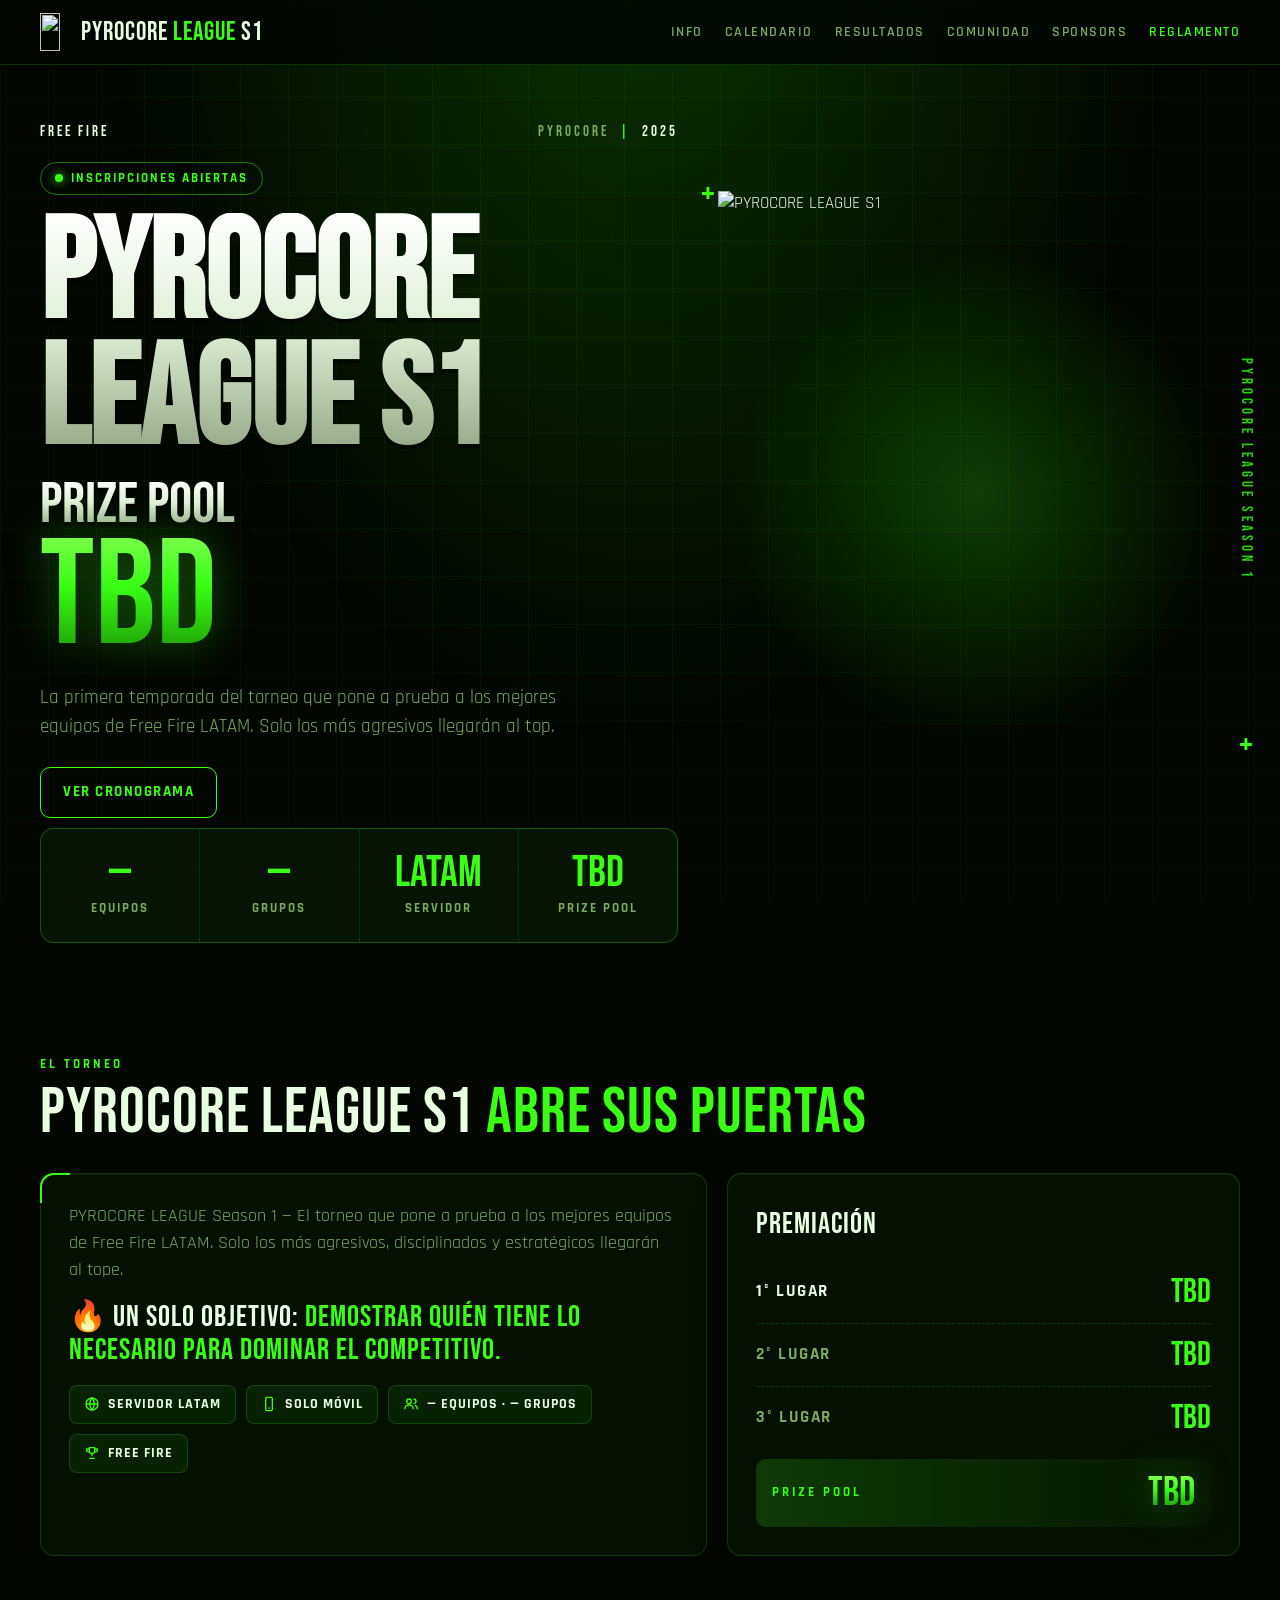
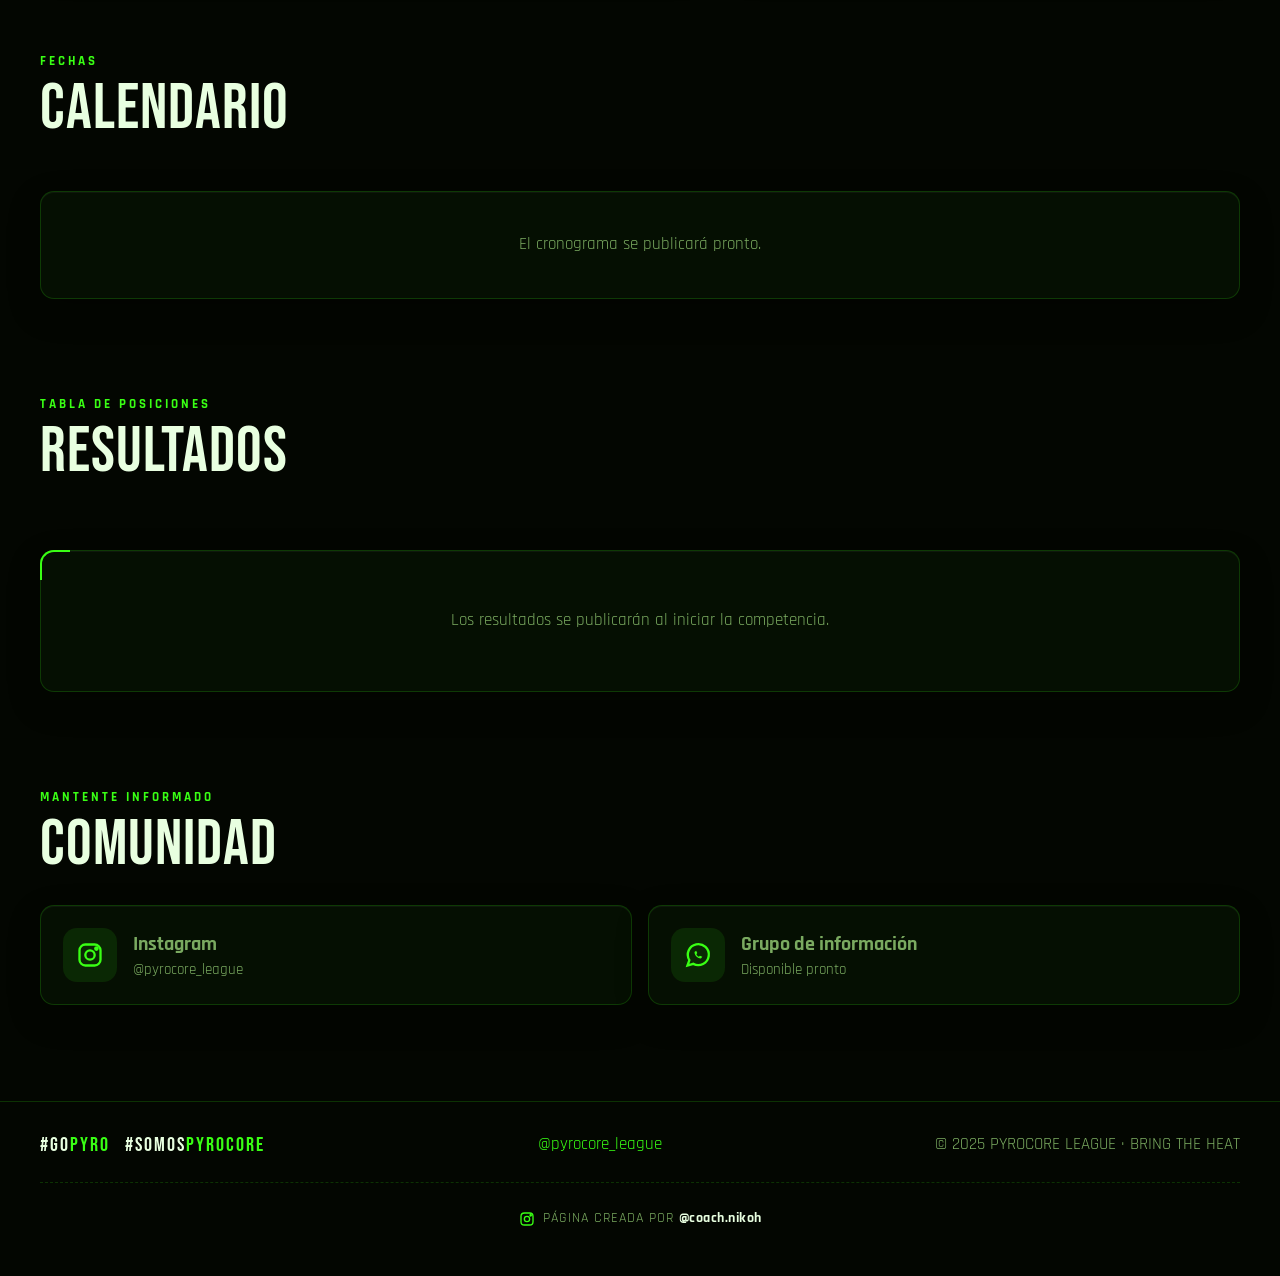
==== index.html @ 3c7b4a92 "v - 1.0.0" ====
<!doctype html>
<html lang="es">
<head>
  <meta charset="utf-8">
  <meta name="viewport" content="width=device-width, initial-scale=1">
  <title>PYROCORE LEAGUE S1 · Free Fire</title>
  <meta name="description" content="PYROCORE LEAGUE Season 1 — Torneo de Free Fire LATAM, solo móvil. Bring the heat.">
  <meta property="og:title" content="PYROCORE LEAGUE S1 · Free Fire LATAM">
  <meta property="og:description" content="Free Fire LATAM · Solo móvil · Bring the heat.">
  <meta property="og:image" content="assets/hero.webp">
  <link rel="icon" href="assets/favicon.png">
  <meta name="theme-color" content="#030601">
  <link rel="preconnect" href="https://fonts.googleapis.com">
  <link rel="preconnect" href="https://fonts.gstatic.com" crossorigin>
  <link href="https://fonts.googleapis.com/css2?family=Bebas+Neue&family=Rajdhani:wght@500;600;700&display=swap" rel="stylesheet">
  <link rel="stylesheet" href="assets/styles.css?v=1.0.0">
</head>
<body>
  <header class="topbar">
    <div class="container">
      <a class="brand" href="#inicio"><img src="assets/logo.webp" alt="" width="30" height="37"><span>PYROCORE <b>LEAGUE</b> S1</span></a>
      <button class="nav-toggle" aria-label="Menú" aria-expanded="false">☰</button>
      <nav class="nav">
        <a href="#info">Info</a>
        <a href="#calendario">Calendario</a>
        <a href="#resultados">Resultados</a>
        <a href="#comunidad">Comunidad</a>
        <a href="#sponsors">Sponsors</a>
        <a href="#reglamento" class="nav-rules" data-open-rules>Reglamento</a>
      </nav>
    </div>
  </header>

  <main>
    <section class="hero" id="inicio">
      <div class="container">
        <div>
          <div class="hero-tags"><span><b data-k="game">FREE FIRE</b></span><span>PYROCORE <i>|</i> <b data-k="year">2025</b></span></div>
          <span class="kicker" id="state-badge">Inscripciones abiertas</span>
          <h1 class="title-silver" data-k="name">PYROCORE LEAGUE S1</h1>
          <div class="title-silver prize-label">PRIZE POOL</div>
          <div class="title-teal prize" data-k="prizePool">TBD</div>
          <p class="lead">La primera temporada del torneo que pone a prueba a los mejores equipos de Free Fire LATAM. Solo los más agresivos llegarán al top.</p>
          <div class="cta-row" id="hero-cta"></div>
        </div>
        <div class="hero-art">
          <img id="hero-img" src="assets/hero.webp" alt="PYROCORE LEAGUE S1" width="1071" height="1143">
          <span class="side-label">PYROCORE LEAGUE SEASON 1</span>
        </div>
      </div>
      <div class="container">
        <div class="stats" id="stats"></div>
      </div>
    </section>

    <section class="block" id="info">
      <div class="container">
        <div class="section-head reveal">
          <div><span class="eyebrow">El torneo</span><h2>PYROCORE LEAGUE S1 <em>abre sus puertas</em></h2></div>
        </div>
        <div class="info-grid">
          <div class="panel corner info-text reveal">
            <p id="intro"></p>
            <p class="quote">🔥 Un solo objetivo: <b>demostrar quién tiene lo necesario para dominar el competitivo.</b></p>
            <div class="chips" id="chips"></div>
          </div>
          <div class="panel prizes reveal">
            <h3>Premiación</h3>
            <div id="prizes"></div>
            <div class="prize-total"><span class="eyebrow" style="margin:0">Prize pool</span><b class="title-teal" data-k="prizePool">TBD</b></div>
          </div>
        </div>
      </div>
    </section>

    <section class="block" id="calendario">
      <div class="container">
        <div class="section-head reveal">
          <div><span class="eyebrow">Fechas</span><h2>Calendario</h2></div>
        </div>
        <div class="sched-tools">
          <div class="tabs" id="sched-phases" style="margin:0"></div>
          <label class="team-search">
            <svg viewBox="0 0 24 24" fill="none" stroke="currentColor" stroke-width="2" aria-hidden="true"><circle cx="11" cy="11" r="7"/><path d="m20 20-3.5-3.5"/></svg>
            <input type="search" id="team-search" placeholder="Busca tu equipo…" aria-label="Buscar equipo en el cronograma" autocomplete="off">
          </label>
        </div>
        <div id="schedule"></div>
        <p class="notice" id="notice" hidden></p>
      </div>
    </section>

    <section class="block" id="resultados">
      <div class="container">
        <div class="section-head reveal">
          <div><span class="eyebrow">Tabla de posiciones</span><h2>Resultados</h2></div>
        </div>
        <div class="tabs phase-tabs" id="phase-tabs"></div>
        <div class="tabs" id="result-tabs" role="tablist"></div>
        <div class="panel corner" id="results"></div>
      </div>
    </section>

    <section class="block" id="comunidad">
      <div class="container">
        <div class="section-head reveal">
          <div><span class="eyebrow">Mantente informado</span><h2>Comunidad</h2></div>
        </div>
        <div class="community" id="community"></div>
      </div>
    </section>

    <section class="block" id="sponsors">
      <div class="container">
        <div class="section-head reveal">
          <div><span class="eyebrow">Gracias a</span><h2>Sponsors</h2></div>
        </div>
        <div class="panel sponsors" aria-label="Sponsors de PYROCORE LEAGUE S1">
          <div class="sp-track" id="sp-track"></div>
        </div>
      </div>
    </section>
  </main>

  <footer>
    <div class="container">
      <div class="hashtags">#GO<b>PYRO</b> &nbsp; #SOMOS<b>PYROCORE</b></div>
      <div id="footer-ig"></div>
      <div>© <span data-k="year">2025</span> PYROCORE LEAGUE · <span data-k="tagline">Bring the heat</span></div>
    </div>
    <div class="container credit">
      <a href="https://www.instagram.com/coach.nikoh/" target="_blank" rel="noopener" aria-label="Página creada por coach.nikoh en Instagram">
        <svg viewBox="0 0 24 24" fill="none" stroke="currentColor" stroke-width="2" aria-hidden="true"><rect x="3" y="3" width="18" height="18" rx="5"/><circle cx="12" cy="12" r="4"/><circle cx="17.5" cy="6.5" r="1" fill="currentColor"/></svg>
        <span>Página creada por <b>@coach.nikoh</b></span>
      </a>
    </div>
  </footer>

  <dialog class="rules-dialog" id="rules-dialog" aria-labelledby="rules-title">
    <div class="rules-sheet">
      <header class="rules-head">
        <div><span class="eyebrow">PYROCORE League S1</span><h2 id="rules-title">Reglamento</h2></div>
        <button class="rules-close" type="button" aria-label="Cerrar reglamento" data-close-rules>✕</button>
      </header>
      <div class="rules-body" id="rules-body"></div>
      <footer class="rules-foot">
        <a class="btn ghost sm" href="assets/reglamento.webp" target="_blank" rel="noopener">Ver póster original</a>
        <button class="btn sm" type="button" data-close-rules>Entendido</button>
      </footer>
    </div>
  </dialog>

  <script src="https://cdn.jsdelivr.net/npm/@supabase/supabase-js@2.45.4/dist/umd/supabase.min.js"></script>
  <script src="assets/config.js?v=1.0.0"></script>
  <script src="assets/common.js?v=1.0.0"></script>
  <script src="assets/download.js?v=1.0.0"></script>
  <script src="assets/app.js?v=1.0.0"></script>
  <script src="assets/fx.js?v=1.0.0" defer></script>
</body>
</html>
---- assets/styles.css ----
:root {
  --bg: #030601;
  --bg-2: #070d03;
  --panel: rgba(8, 20, 3, 0.72);
  --panel-solid: #081403;
  --line: rgba(57, 255, 20, 0.18);
  --line-strong: rgba(57, 255, 20, 0.45);
  --teal: #39ff14;
  --teal-2: #2ccc0f;
  --teal-dark: #1a6e0a;
  --text: #e8ffe0;
  --muted: #7aaa60;
  --silver: linear-gradient(180deg, #ffffff 0%, #e0f0d8 45%, #8fa080 100%);
  --teal-grad: linear-gradient(180deg, #80ff50 0%, #39ff14 40%, #1a8e05 100%);
  --radius: 14px;
  --font-display: "Bebas Neue", "Oswald", Impact, sans-serif;
  --font-body: "Rajdhani", "Segoe UI", system-ui, sans-serif;
  --ease-out: cubic-bezier(0.23, 1, 0.32, 1);
  --ease-in-out: cubic-bezier(0.77, 0, 0.175, 1);
  --ease-drawer: cubic-bezier(0.32, 0.72, 0, 1);
  color-scheme: dark;
}

* { box-sizing: border-box; }
[hidden] { display: none !important; }
html { scroll-behavior: smooth; -webkit-text-size-adjust: 100%; text-size-adjust: 100%; }
@media (prefers-reduced-motion: reduce) { html { scroll-behavior: auto; } }
body {
  margin: 0;
  background: var(--bg);
  color: var(--text);
  font-family: var(--font-body);
  font-size: 17px;
  line-height: 1.5;
  overflow-x: hidden;
  -webkit-font-smoothing: antialiased;
  -moz-osx-font-smoothing: grayscale;
  -webkit-tap-highlight-color: transparent;
  scrollbar-color: var(--teal-dark) var(--bg);
}
::selection { background: rgba(57, 255, 20, .35); color: #fff; }
:focus-visible { outline: 2px solid var(--teal); outline-offset: 3px; border-radius: 6px; }
input:focus-visible, select:focus-visible, textarea:focus-visible { outline: none; }
h1, h2, h3, h4 { text-wrap: balance; }
p { text-wrap: pretty; }
button, .btn, .tab, a, label, summary { touch-action: manipulation; }
button, .btn, .tab, .chip, .status, .kicker { -webkit-user-select: none; user-select: none; }
img { -webkit-user-drag: none; }
.standings td, .gen-pts, .stat b, .prize-row b, .prize-total b, .match .date b, .edit-table input { font-variant-numeric: tabular-nums; }
body::before {
  content: "";
  position: fixed;
  inset: 0;
  background:
    radial-gradient(ellipse at 50% -10%, rgba(57, 255, 20, 0.18), transparent 60%),
    linear-gradient(rgba(57, 255, 20, 0.04) 1px, transparent 1px) 0 0 / 48px 48px,
    linear-gradient(90deg, rgba(57, 255, 20, 0.04) 1px, transparent 1px) 0 0 / 48px 48px;
  pointer-events: none;
  z-index: -1;
}
a { color: var(--teal); text-decoration: none; }
img { max-width: 100%; display: block; }

.container { width: min(1200px, 100% - 32px); margin-inline: auto; }

/* ---------- Top bar / nav ---------- */
.topbar {
  position: sticky; top: 0; z-index: 50;
  background: rgba(3, 6, 1, 0.85);
  backdrop-filter: blur(10px);
  border-bottom: 1px solid var(--line);
}
.topbar .container { display: flex; align-items: center; justify-content: space-between; height: 64px; gap: 16px; }
.brand { display: flex; align-items: center; gap: 10px; color: var(--text); font-family: var(--font-display); font-size: 26px; letter-spacing: 1px; }
.brand img { width: auto; height: 38px; }
.brand span b { color: var(--teal); font-weight: 400; }
.nav { display: flex; gap: 22px; }
.nav a { color: var(--muted); font-weight: 600; letter-spacing: 1.5px; text-transform: uppercase; font-size: 14px; transition: color .2s ease; }
@media (hover: hover) and (pointer: fine) { .nav a:hover { color: var(--teal); } }
.nav-toggle { display: none; background: none; border: 1px solid var(--line-strong); color: var(--teal); border-radius: 8px; width: 42px; height: 38px; font-size: 20px; cursor: pointer; }

@media (max-width: 860px) {
  .nav-toggle { display: block; }
  .nav {
    position: absolute; top: 64px; left: 0; right: 0;
    flex-direction: column; gap: 0;
    background: var(--bg-2); border-bottom: 1px solid var(--line);
    box-shadow: 0 20px 40px rgba(0,0,0,.5);
    opacity: 0; transform: translateY(-8px); visibility: hidden; pointer-events: none;
    transition: opacity .15s ease, transform .15s var(--ease-out), visibility 0s .15s;
  }
  .nav.open {
    opacity: 1; transform: none; visibility: visible; pointer-events: auto;
    transition: opacity .2s ease, transform .25s var(--ease-out), visibility 0s;
  }
  .nav a { padding: 14px 16px; border-top: 1px solid var(--line); }
}

/* ---------- Hero ---------- */
.hero { position: relative; padding: 56px 0 40px; overflow: hidden; }
.hero .container { display: grid; grid-template-columns: 1.1fr 0.9fr; gap: 40px; align-items: center; }
.hero-tags { display: flex; justify-content: space-between; font-family: var(--font-display); letter-spacing: 3px; color: var(--muted); font-size: 15px; margin-bottom: 18px; }
.hero-tags b { color: var(--text); font-weight: 400; }
.hero-tags i { font-style: normal; color: var(--teal); margin: 0 6px; }
.kicker { display: inline-flex; align-items: center; gap: 8px; border: 1px solid var(--line-strong); color: var(--teal); padding: 6px 14px; border-radius: 999px; font-weight: 700; letter-spacing: 2px; font-size: 13px; text-transform: uppercase; }
.kicker::before { content: ""; width: 8px; height: 8px; border-radius: 50%; background: var(--teal); box-shadow: 0 0 10px var(--teal); animation: pulse 1.6s infinite; }
@keyframes pulse { 50% { opacity: .3; } }

.title-silver, .title-teal {
  font-family: var(--font-display);
  line-height: .9;
  margin: 0;
  -webkit-background-clip: text; background-clip: text;
  -webkit-text-fill-color: transparent; color: transparent;
}
.title-silver { background-image: var(--silver); filter: drop-shadow(0 4px 0 rgba(0,0,0,.5)); }
.title-teal { background-image: var(--teal-grad); filter: drop-shadow(0 0 22px rgba(57,255,20,.35)); }
.hero h1 { font-size: clamp(64px, 11vw, 140px); margin-top: 18px; }
.hero .prize-label { font-size: clamp(34px, 5vw, 58px); margin-top: 14px; }
.hero .prize { font-size: clamp(72px, 12vw, 150px); }
.hero p.lead { color: var(--muted); font-size: 19px; max-width: 560px; margin: 18px 0 26px; }

.cta-row { display: flex; flex-wrap: wrap; gap: 12px; }
.btn {
  display: inline-flex; align-items: center; justify-content: center; gap: 8px;
  padding: 13px 22px; border-radius: 10px; border: 1px solid var(--teal);
  font-family: var(--font-body); font-weight: 700; font-size: 15px; letter-spacing: 1.5px; text-transform: uppercase;
  cursor: pointer; transition: transform .16s var(--ease-out), box-shadow .2s ease, background-color .2s ease;
  color: var(--bg); background: var(--teal);
}
.btn.ghost { background: transparent; color: var(--teal); }
@media (hover: hover) and (pointer: fine) {
  .btn:hover { transform: translateY(-2px); box-shadow: 0 8px 26px rgba(57,255,20,.35); }
  .btn.ghost:hover { background: rgba(57,255,20,.1); }
}
.btn.sm { padding: 8px 14px; font-size: 13px; }
.btn.danger { border-color: #ff5d6c; background: transparent; color: #ff8b96; }
.btn svg { width: 18px; height: 18px; }

.hero-art { position: relative; }
.hero-art img {
  width: 100%; height: auto;
  filter: drop-shadow(0 30px 60px rgba(0,0,0,.7)) drop-shadow(0 0 40px rgba(57,255,20,.18));
}
.hero-art { background: radial-gradient(circle at 50% 55%, rgba(57,255,20,.22), transparent 62%); }
.hero-art::before, .hero-art::after {
  content: "+"; position: absolute; color: var(--teal); font-size: 28px; font-weight: 700;
}
.hero-art::before { top: -18px; left: -18px; }
.hero-art::after { bottom: -18px; right: -14px; }
.side-label {
  position: absolute; right: -6px; top: 50%; transform: translate(50%, -50%) rotate(90deg);
  font-family: var(--font-display); letter-spacing: 4px; color: var(--teal); white-space: nowrap; font-size: 15px; opacity: .8;
}

@media (max-width: 860px) {
  .hero { padding-top: 32px; }
  .hero .container { grid-template-columns: 1fr; }
  .hero-art { order: -1; max-width: 420px; margin: 0 auto; }
  .side-label { display: none; }
}

/* ---------- Stats strip ---------- */
.stats { display: grid; grid-template-columns: repeat(4, 1fr); gap: 1px; background: var(--line); border: 1px solid var(--line); border-radius: var(--radius); overflow: hidden; margin: 10px 0 0; }
.stat { background: var(--panel-solid); padding: 22px 18px; text-align: center; }
.stat b { display: block; font-family: var(--font-display); font-size: 44px; line-height: 1; color: var(--teal); font-weight: 400; }
.stat span { color: var(--muted); text-transform: uppercase; letter-spacing: 2px; font-size: 13px; font-weight: 700; }
@media (max-width: 640px) { .stats { grid-template-columns: repeat(2, 1fr); } .stat b { font-size: 36px; } }

/* ---------- Sections ---------- */
section.block { padding: 72px 0 24px; scroll-margin-top: 64px; }
.section-head { display: flex; align-items: end; justify-content: space-between; gap: 16px; margin-bottom: 28px; flex-wrap: wrap; }
.section-head h2 { font-family: var(--font-display); font-size: clamp(40px, 6vw, 64px); line-height: 1; margin: 0; font-weight: 400; letter-spacing: 1px; }
.section-head h2 em { font-style: normal; color: var(--teal); }
.eyebrow { color: var(--teal); text-transform: uppercase; letter-spacing: 3px; font-weight: 700; font-size: 13px; display: block; margin-bottom: 6px; }

.panel {
  background: var(--panel); border: 1px solid var(--line); border-radius: var(--radius);
  position: relative;
  box-shadow: inset 0 1px 0 rgba(255,255,255,.04), 0 12px 32px rgba(0,0,0,.25);
}
.panel.corner::before {
  content: ""; position: absolute; top: -1px; left: -1px; width: 28px; height: 28px;
  border-top: 2px solid var(--teal); border-left: 2px solid var(--teal); border-top-left-radius: var(--radius);
}

/* ---------- Info ---------- */
.info-grid { display: grid; grid-template-columns: 1.3fr 1fr; gap: 20px; }
.info-text { padding: 28px; }
.info-text p { color: var(--muted); font-size: 18px; margin: 0 0 18px; }
.info-text .quote { font-family: var(--font-display); font-size: 30px; color: var(--text); letter-spacing: 1px; line-height: 1.1; }
.info-text .quote b { color: var(--teal); font-weight: 400; }
.chips { display: flex; flex-wrap: wrap; gap: 10px; }
.chip { display: inline-flex; align-items: center; gap: 8px; padding: 8px 14px; border-radius: 8px; background: rgba(57,255,20,.08); border: 1px solid var(--line); font-weight: 700; letter-spacing: 1px; text-transform: uppercase; font-size: 14px; }
.chip svg { width: 16px; height: 16px; color: var(--teal); }

.prizes { padding: 28px; }
.prizes h3 { margin: 0 0 14px; font-family: var(--font-display); font-weight: 400; font-size: 30px; letter-spacing: 1px; }
.prize-row { display: flex; justify-content: space-between; align-items: center; padding: 14px 0; border-bottom: 1px dashed var(--line); }
.prize-row:last-child { border-bottom: 0; }
.prize-row span { font-weight: 700; text-transform: uppercase; letter-spacing: 1.5px; color: var(--muted); }
.prize-row:first-child span { color: var(--text); }
.prize-row b { font-family: var(--font-display); font-weight: 400; font-size: 34px; color: var(--teal); line-height: 1; }
.prize-total { margin-top: 10px; padding: 16px; border-radius: 10px; background: linear-gradient(90deg, rgba(57,255,20,.18), rgba(57,255,20,.02)); display: flex; justify-content: space-between; align-items: center; }
.prize-total b { font-family: var(--font-display); font-size: 40px; font-weight: 400; }
@media (max-width: 860px) { .info-grid { grid-template-columns: 1fr; } }

/* ---------- Schedule ---------- */
.timeline { display: grid; gap: 12px; }
.match {
  display: grid; grid-template-columns: 110px 1fr auto; gap: 18px; align-items: center;
  padding: 16px 20px;
}
.match .date { text-align: center; border-right: 1px solid var(--line); padding-right: 18px; }
.match .date b { display: block; font-family: var(--font-display); font-size: 42px; line-height: .9; color: var(--teal); font-weight: 400; }
.match .date span { text-transform: uppercase; letter-spacing: 2px; font-size: 13px; color: var(--muted); font-weight: 700; }
.match h4 { margin: 0; font-size: 21px; letter-spacing: .5px; }
.match p { margin: 2px 0 0; color: var(--muted); }
.status { padding: 6px 12px; border-radius: 999px; font-size: 12px; font-weight: 700; letter-spacing: 1.5px; text-transform: uppercase; border: 1px solid var(--line-strong); color: var(--teal); white-space: nowrap; }
.status.envivo { background: #ff2e4d; border-color: #ff2e4d; color: #fff; animation: pulse 1.4s infinite; }
.status.finalizado { color: var(--muted); border-color: rgba(122,170,96,.3); }
.match.done { opacity: .6; }
@media (max-width: 560px) {
  .match { grid-template-columns: 76px 1fr; padding: 14px; gap: 12px; }
  .match .date { padding-right: 12px; }
  .match .date b { font-size: 34px; }
  .match .status { grid-column: 2; justify-self: start; }
}

/* ---------- Results ---------- */
.tabs { display: flex; gap: 8px; overflow-x: auto; padding-bottom: 6px; margin-bottom: 16px; scrollbar-width: thin; }
.tab { flex: none; background: transparent; border: 1px solid var(--line); color: var(--muted); padding: 8px 16px; border-radius: 8px; font-family: var(--font-body); font-weight: 700; letter-spacing: 1px; cursor: pointer; text-transform: uppercase; font-size: 14px; }
.tab.active { background: var(--teal); color: var(--bg); border-color: var(--teal); }
.table-wrap { overflow-x: auto; }
table.standings { width: 100%; border-collapse: collapse; min-width: 520px; }
.standings th { text-align: left; font-size: 12px; text-transform: uppercase; letter-spacing: 2px; color: var(--muted); padding: 14px 16px; border-bottom: 1px solid var(--line); }
.standings td { padding: 13px 16px; border-bottom: 1px solid rgba(57,255,20,.08); font-weight: 600; }
.standings th.num, .standings td.num { text-align: center; }
.standings td.total { font-family: var(--font-display); font-size: 24px; color: var(--teal); font-weight: 400; }
.standings tr:nth-child(-n+3) td.pos { color: var(--bg); }
.pos-badge { display: inline-grid; place-items: center; width: 30px; height: 30px; border-radius: 8px; background: rgba(57,255,20,.08); font-family: var(--font-display); font-size: 18px; }
.standings tr:nth-child(1) .pos-badge { background: var(--teal); color: var(--bg); }
.standings tr:nth-child(2) .pos-badge { background: #cce8c0; color: var(--bg); }
.standings tr:nth-child(3) .pos-badge { background: #1a8e05; color: #fff; }
.results-meta { display: flex; justify-content: space-between; flex-wrap: wrap; gap: 8px; padding: 14px 16px; color: var(--muted); font-size: 14px; }
.empty { padding: 40px 20px; text-align: center; color: var(--muted); }

/* ---------- Community ---------- */
.community { display: grid; grid-template-columns: repeat(auto-fit, minmax(260px, 1fr)); gap: 16px; }
.social-card { display: flex; gap: 16px; align-items: center; padding: 22px; color: var(--text); }
@media (hover: hover) and (pointer: fine) { .social-card:hover { border-color: var(--teal); transform: translateY(-3px); } }
.social-card .ico { flex: none; width: 54px; height: 54px; border-radius: 14px; display: grid; place-items: center; background: rgba(57,255,20,.1); color: var(--teal); }
.social-card .ico svg { width: 28px; height: 28px; }
.social-card b { display: block; font-size: 20px; }
.social-card span { color: var(--muted); font-size: 15px; }
.social-card.disabled { opacity: .5; pointer-events: none; }

/* ---------- Sponsors carousel ---------- */
.sponsors {
  overflow: hidden; padding: 28px 0; container-type: inline-size;
  -webkit-mask-image: linear-gradient(90deg, transparent, #000 8%, #000 92%, transparent);
  mask-image: linear-gradient(90deg, transparent, #000 8%, #000 92%, transparent);
}
.sp-track {
  --sp-gap: 22px;
  display: flex; gap: var(--sp-gap); width: max-content; padding-left: var(--sp-gap);
  animation: sp-scroll var(--sp-duration, 50s) linear infinite;
}
.sp-track:focus-within { animation-play-state: paused; }
@media (hover: hover) and (pointer: fine) { .sponsors:hover .sp-track { animation-play-state: paused; } }
@keyframes sp-scroll { to { transform: translateX(-50%); } }
.sp-item {
  flex: none; width: clamp(110px, calc((100cqw - 6 * 22px) / 6), 170px);
  aspect-ratio: 1 / 1; border-radius: 50%; display: grid; place-items: center;
  background: radial-gradient(circle at 50% 35%, #0d2208, #070d03 70%);
  border: 1px solid var(--line); padding: 22px; transition: border-color .2s ease, transform .25s var(--ease-out), box-shadow .25s ease;
  color: var(--muted); text-align: center; font-weight: 700; letter-spacing: 1px; font-size: 13px; text-transform: uppercase; overflow: hidden;
}
@media (hover: hover) and (pointer: fine) { .sp-item:hover { border-color: var(--teal); transform: scale(1.06); box-shadow: 0 0 26px rgba(57,255,20,.25); } }
.sp-item img { width: 100%; height: 100%; object-fit: contain; user-select: none; filter: drop-shadow(0 2px 6px rgba(0,0,0,.5)); }
.sp-track.static { animation: none; margin: 0 auto; }
.sp-track.static .dup { display: none; }

@media (max-width: 768px) {
  .sponsors { -webkit-mask-image: none; mask-image: none; padding: 18px 16px; }
  .sp-track { display: grid; grid-template-columns: repeat(3, 1fr); gap: 14px; width: auto; padding: 0; animation: none; }
  .sp-item { width: auto; padding: 14px; }
  .sp-item.dup { display: none; }
}

/* ---------- Footer ---------- */
footer { margin-top: 72px; border-top: 1px solid var(--line); padding: 28px 0 max(40px, env(safe-area-inset-bottom)); color: var(--muted); }
footer .container { display: flex; justify-content: space-between; align-items: center; flex-wrap: wrap; gap: 14px; }
.hashtags { font-family: var(--font-display); letter-spacing: 2px; font-size: 20px; color: var(--text); }
.hashtags b { color: var(--teal); font-weight: 400; }
footer .credit { justify-content: center; margin-top: 22px; padding-top: 18px; border-top: 1px dashed var(--line); }
.credit a {
  display: inline-flex; align-items: center; gap: 8px; color: var(--muted); font-size: 14px; letter-spacing: 1px; text-transform: uppercase;
  padding: 6px 14px; border-radius: 999px; border: 1px solid transparent; transition: color .2s, border-color .2s, background .2s;
}
.credit a b { color: var(--text); font-weight: 700; text-transform: none; letter-spacing: .5px; }
.credit svg { width: 16px; height: 16px; color: var(--teal); }
@media (hover: hover) and (pointer: fine) {
  .credit a:hover { color: var(--teal); border-color: var(--line-strong); background: rgba(57,255,20,.06); }
  .credit a:hover b { color: var(--teal); }
}

.reveal { opacity: 0; transform: translateY(14px); transition: opacity .5s ease, transform .5s var(--ease-out); }
.reveal.in { opacity: 1; transform: none; }
@media (prefers-reduced-motion: reduce) {
  .reveal { opacity: 1; transform: none; }
  .sp-track { animation: none; flex-wrap: wrap; justify-content: center; width: auto; }
  .sp-item.dup { display: none; }
  *, *::before, *::after { animation-duration: .01ms !important; animation-iteration-count: 1 !important; transition-property: opacity, color, background-color, border-color !important; }
}

/* ---------- Admin ---------- */
.admin-wrap { padding: 32px 0 80px; }
.login { max-width: 400px; margin: 80px auto; padding: 32px; }
.login h1 { font-family: var(--font-display); font-weight: 400; font-size: 44px; margin: 0 0 6px; }
.field { display: grid; gap: 6px; margin-bottom: 14px; }
.field label { font-size: 13px; text-transform: uppercase; letter-spacing: 1.5px; color: var(--muted); font-weight: 700; }
input, select, textarea {
  width: 100%; background: #040c01; color: var(--text); border: 1px solid var(--line);
  border-radius: 8px; padding: 10px 12px; font-family: var(--font-body); font-size: 16px;
}
input:focus, select:focus, textarea:focus { outline: none; border-color: var(--teal); box-shadow: 0 0 0 3px rgba(57,255,20,.15); }
textarea { min-height: 100px; resize: vertical; }
.admin-layout { display: grid; grid-template-columns: 220px 1fr; gap: 24px; align-items: start; }
.admin-menu { position: sticky; top: 84px; display: grid; gap: 6px; padding: 12px; }
.admin-menu button { text-align: left; background: none; border: 0; color: var(--muted); padding: 10px 12px; border-radius: 8px; font-family: var(--font-body); font-weight: 700; font-size: 15px; letter-spacing: 1px; text-transform: uppercase; cursor: pointer; }
.admin-menu button { transition: background-color .15s ease, color .15s ease; }
.admin-menu button.active { background: rgba(57,255,20,.1); color: var(--teal); }
@media (hover: hover) and (pointer: fine) { .admin-menu button:hover { background: rgba(57,255,20,.1); color: var(--teal); } }
.admin-pane { display: none; padding: 24px; }
.admin-pane.active { display: block; }
.admin-pane h2 { font-family: var(--font-display); font-weight: 400; font-size: 38px; margin: 0 0 4px; }
.admin-pane .hint { color: var(--muted); margin: 0 0 20px; font-size: 15px; }
.grid-2 { display: grid; grid-template-columns: 1fr 1fr; gap: 0 16px; }
.row-card { border: 1px solid var(--line); border-radius: 10px; padding: 14px; margin-bottom: 12px; background: rgba(0,0,0,.2); }
.row-card .row-head { display: flex; justify-content: space-between; align-items: center; gap: 10px; margin-bottom: 10px; }
.row-card .row-head b { color: var(--teal); letter-spacing: 1px; }
.inline-grid { display: grid; gap: 10px; }
.sched-grid { grid-template-columns: 150px 110px 1fr 1fr 150px; }
.edit-table { width: 100%; border-collapse: collapse; }
.edit-table th { font-size: 12px; text-transform: uppercase; letter-spacing: 1.5px; color: var(--muted); text-align: left; padding: 6px; }
.edit-table td { padding: 4px; }
.edit-table input[type=number] { width: 90px; }
.edit-table td.total { font-family: var(--font-display); font-size: 22px; color: var(--teal); text-align: center; }
.x { background: none; border: 1px solid rgba(255,93,108,.4); color: #ff8b96; border-radius: 6px; width: 32px; height: 32px; cursor: pointer; font-size: 16px; }
.sp-admin { display: grid; grid-template-columns: repeat(auto-fill, minmax(250px, 1fr)); gap: 12px; }
.sp-admin .row-card { margin: 0; }
.sp-preview { width: 64px; height: 64px; border-radius: 50%; border: 1px solid var(--line); background: #070d03; display: grid; place-items: center; overflow: hidden; flex: none; font-size: 11px; color: var(--muted); }
.sp-preview img { width: 80%; height: 80%; object-fit: contain; }
.toolbar { display: flex; flex-wrap: wrap; gap: 10px; align-items: center; }
.savebar {
  position: sticky; bottom: 0; z-index: 40; margin-top: 24px;
  background: rgba(3,6,1,.94); backdrop-filter: blur(8px); border-top: 1px solid var(--line-strong);
  padding: 14px 0;
}
.savebar .container { display: flex; gap: 10px; flex-wrap: wrap; align-items: center; justify-content: space-between; }
.toast { position: fixed; left: 50%; bottom: 90px; transform: translateX(-50%); background: var(--panel-solid); border: 1px solid var(--teal); padding: 12px 18px; border-radius: 10px; z-index: 99; box-shadow: 0 10px 30px rgba(0,0,0,.5); max-width: calc(100% - 32px); }
.toast.err { border-color: #ff5d6c; }
details.help { margin-top: 18px; color: var(--muted); font-size: 15px; }
details.help summary { cursor: pointer; color: var(--teal); font-weight: 700; }
code { background: rgba(57,255,20,.1); padding: 1px 6px; border-radius: 4px; color: var(--teal); }
@media (max-width: 900px) {
  .admin-layout { grid-template-columns: 1fr; }
  .admin-menu { position: static; display: flex; overflow-x: auto; }
  .admin-menu button { flex: none; }
  .grid-2 { grid-template-columns: 1fr; }
  .sched-grid { grid-template-columns: 1fr 1fr; }
  .sched-grid > :nth-child(3), .sched-grid > :nth-child(4) { grid-column: span 2; }
}

/* ---------- Tournament state ---------- */
.kicker.state-en_juego { color: #fff; border-color: #ff2e4d; background: rgba(255,46,77,.18); }
.kicker.state-en_juego::before { background: #ff2e4d; box-shadow: 0 0 10px #ff2e4d; }
.kicker.state-cerrado, .kicker.state-finalizado { color: var(--muted); border-color: rgba(122,170,96,.35); }
.kicker.state-cerrado::before, .kicker.state-finalizado::before { background: var(--muted); box-shadow: none; animation: none; }

/* ---------- Schedule phases ---------- */
.phase-head { display: flex; align-items: baseline; gap: 14px; margin: 4px 0 14px; flex-wrap: wrap; }
.phase-head h3 { margin: 0; font-family: var(--font-display); font-weight: 400; font-size: 34px; letter-spacing: 1px; }
.phase-head span { color: var(--teal); font-family: var(--font-display); font-size: 26px; letter-spacing: 1px; }
.match h4 small { color: var(--muted); font-weight: 600; font-size: 15px; text-transform: capitalize; }
.times { display: flex; flex-wrap: wrap; gap: 6px 14px; margin-top: 6px; }
.times span { display: inline-flex; align-items: center; gap: 6px; font-weight: 700; color: var(--text); font-size: 15px; white-space: nowrap; }
.times img { width: 20px; height: 15px; border-radius: 2px; display: inline-block; }
.notice { margin: 18px 0 0; padding: 14px 18px; border-left: 3px solid var(--teal); background: rgba(57,255,20,.06); border-radius: 0 10px 10px 0; font-weight: 600; text-transform: uppercase; letter-spacing: .5px; font-size: 15px; }
.phase-tabs { margin-bottom: 10px; }
.phase-tabs .tab { font-size: 15px; padding: 10px 18px; }
.phase-tabs .tab.active { background: transparent; color: var(--teal); border-color: var(--teal); box-shadow: inset 0 -3px 0 var(--teal); }

/* ---------- Standings extras ---------- */
.standings tr.qualified td:first-child { box-shadow: inset 3px 0 0 var(--teal); }
.standings tr.cutline td { border-bottom: 2px dashed var(--teal); }
.q-tag { display: inline-block; margin-left: 6px; padding: 2px 8px; border-radius: 999px; font-size: 11px; letter-spacing: 1px; text-transform: uppercase; background: rgba(57,255,20,.15); color: var(--teal); vertical-align: middle; }
.standings td.pen { color: #ff8b96; }
.standings td.muted { color: var(--muted); }
@media (max-width: 560px) {
  .times { gap: 4px 10px; }
  .times span { font-size: 14px; }
  .q-tag { display: none; }
}

/* ---------- Admin extras ---------- */
.switch { display: inline-flex; align-items: center; gap: 8px; cursor: pointer; font-weight: 700; font-size: 13px; letter-spacing: 1px; text-transform: uppercase; color: var(--muted); }
.switch input { width: 40px; height: 22px; appearance: none; -webkit-appearance: none; background: #0d1f07; border-radius: 999px; position: relative; padding: 0; border: 1px solid var(--line); cursor: pointer; flex: none; }
.switch input::after { content: ""; position: absolute; top: 2px; left: 2px; width: 16px; height: 16px; border-radius: 50%; background: var(--muted); transition: left .2s, background .2s; }
.switch input:checked { background: rgba(57,255,20,.3); border-color: var(--teal); }
.switch input:checked::after { left: 20px; background: var(--teal); }
.switch input:checked + span { color: var(--teal); }
.sched-row { display: grid; grid-template-columns: 90px 1fr 160px 120px 140px 70px 32px; gap: 8px; align-items: center; padding: 8px 0; border-bottom: 1px solid rgba(57,255,20,.08); }
.sched-row.head { font-size: 12px; text-transform: uppercase; letter-spacing: 1.5px; color: var(--muted); font-weight: 700; border-bottom: 1px solid var(--line); }
.sched-row.off input:not([type=checkbox]), .sched-row.off select { opacity: .55; }
.state-picker { display: grid; grid-template-columns: repeat(4, 1fr); gap: 8px; margin-bottom: 18px; }
.state-picker label { border: 1px solid var(--line); border-radius: 10px; padding: 12px; text-align: center; cursor: pointer; font-weight: 700; letter-spacing: 1px; text-transform: uppercase; font-size: 14px; color: var(--muted); }
.state-picker input { display: none; }
.state-picker label:has(input:checked) { border-color: var(--teal); color: var(--teal); background: rgba(57,255,20,.1); }
.state-picker label.live:has(input:checked) { border-color: #ff2e4d; color: #fff; background: rgba(255,46,77,.2); }
.phase-filter { display: flex; gap: 8px; flex-wrap: wrap; margin-bottom: 16px; }
.edit-table tr.qualified td:first-child input { border-left: 3px solid var(--teal); }
.edit-table tr.qualified td:first-child:not(:has(input)) { color: var(--teal); }
.rooms-field { display: inline-flex; align-items: center; gap: 6px; color: var(--muted); font-weight: 700; font-size: 13px; letter-spacing: 1px; text-transform: uppercase; }
.rooms-field input { width: 64px; padding: 6px 8px; }
@media (max-width: 900px) {
  .sched-row { grid-template-columns: 1fr 1fr; padding: 12px 0; }
  .sched-row.head { display: none; }
  .state-picker { grid-template-columns: 1fr 1fr; }
}

.roster-count { font-family: var(--font-display); font-size: 20px; color: #ffb547; text-align: center; }
.roster-count.full { color: var(--teal); }

/* ---------- Team rosters ---------- */
.sched-tools { display: flex; flex-wrap: wrap; gap: 12px; align-items: center; justify-content: space-between; margin-bottom: 16px; }
.team-search { position: relative; flex: 1 1 260px; max-width: 360px; }
.team-search input { padding-left: 38px; }
.team-search svg { position: absolute; left: 12px; top: 50%; transform: translateY(-50%); width: 18px; height: 18px; color: var(--muted); }
.match .roster-btn { background: none; border: 0; color: var(--teal); font-family: var(--font-body); font-weight: 700; letter-spacing: 1px; text-transform: uppercase; font-size: 13px; cursor: pointer; padding: 8px 0 0; display: inline-flex; gap: 6px; align-items: center; }
.match .roster-btn::after { content: "▾"; transition: transform .2s; }
.match.open .roster-btn::after { transform: rotate(180deg); }
.match .roster-wrap { grid-column: 1 / -1; display: none; }
.match.open .roster-wrap { display: block; }
.roster { list-style: none; margin: 4px 0 0; padding: 0; display: grid; grid-template-columns: repeat(4, 1fr); gap: 8px; counter-reset: team; }
.roster li {
  counter-increment: team; display: flex; align-items: center; gap: 10px; min-width: 0;
  padding: 10px 12px; border-radius: 10px; background: rgba(57,255,20,.05); border: 1px solid var(--line);
  font-weight: 700; letter-spacing: .5px; text-transform: uppercase; font-size: 14px;
}
.roster li::before {
  content: counter(team, decimal-leading-zero); flex: none; font-family: var(--font-display); font-size: 18px; color: var(--teal);
  width: 28px; text-align: center;
}
.roster li span { overflow: hidden; text-overflow: ellipsis; white-space: nowrap; }
.roster li.hit { border-color: var(--teal); background: rgba(57,255,20,.18); box-shadow: 0 0 18px rgba(57,255,20,.2); }
.roster.empty-roster { display: block; color: var(--muted); font-size: 15px; }
.match .phase-tag { display: inline-block; font-size: 12px; letter-spacing: 1.5px; text-transform: uppercase; color: var(--teal); font-weight: 700; margin-bottom: 2px; }
.pending-head { display: flex; justify-content: space-between; flex-wrap: wrap; gap: 8px; align-items: center; padding: 16px 18px 6px; }
.pending-head b { font-family: var(--font-display); font-weight: 400; font-size: 26px; letter-spacing: 1px; }
.pending-head span { color: #ffb547; font-weight: 700; letter-spacing: 1.5px; text-transform: uppercase; font-size: 13px; }
#results .roster { padding: 10px 18px 18px; }
@media (max-width: 1000px) { .roster { grid-template-columns: repeat(3, 1fr); } }
@media (max-width: 640px) {
  .roster { grid-template-columns: repeat(2, 1fr); gap: 6px; }
  .roster li { padding: 8px 10px; font-size: 13px; gap: 6px; }
  .roster li::before { width: 22px; font-size: 16px; }
}

/* ---------- FX ---------- */
@keyframes rise { from { opacity: 0; transform: translateY(12px) scale(.98); } }
@keyframes float { 50% { translate: 0 -10px; } }
@keyframes shine-text { 0%, 55% { background-position: 160% 0, 0 0; } 100% { background-position: -60% 0, 0 0; } }
@keyframes sweep { to { transform: translateX(260%) skewX(-20deg); } }
@keyframes glow-pulse { 50% { box-shadow: 0 0 0 6px rgba(57,255,20,0), 0 0 24px rgba(57,255,20,.35); } }

.scroll-progress {
  position: fixed; top: 0; left: 0; right: 0; height: 3px; z-index: 60;
  background: linear-gradient(90deg, var(--teal-dark), var(--teal), #80ff50);
  box-shadow: 0 0 12px var(--teal); transform-origin: 0 50%; transform: scaleX(0); pointer-events: none;
}

.fx .stagger > * { animation: rise .45s var(--ease-out) backwards; animation-delay: calc(min(var(--i, 0), 12) * 40ms); }
.fx section.block:not(.seen) .stagger > * { animation-play-state: paused; }
@media (min-width: 769px) { .fx .sp-track.stagger > * { animation: none; } }
.fx #schedule > .phase-head, .fx #results > * { animation: rise .4s var(--ease-out) backwards; }

.fx .hero-art { perspective: 900px; }
.fx .hero-art img {
  animation: float 6s ease-in-out infinite;
  transform: rotateX(var(--rx, 0deg)) rotateY(var(--ry, 0deg));
  transition: transform .4s var(--ease-out);
}
.fx .title-teal {
  background-image: linear-gradient(110deg, transparent 42%, rgba(255,255,255,.85) 50%, transparent 58%), var(--teal-grad);
  background-size: 260% 100%, 100% 100%;
  background-repeat: no-repeat;
  animation: shine-text 5s ease-in-out infinite;
}
.fx .kicker { animation: rise .5s var(--ease-out) backwards; }

.btn { position: relative; overflow: hidden; isolation: isolate; }
.btn::after {
  content: ""; position: absolute; top: -10%; bottom: -10%; left: -60%; width: 40%; z-index: -1;
  background: linear-gradient(90deg, transparent, rgba(255,255,255,.45), transparent);
  transform: translateX(0) skewX(-20deg); pointer-events: none; opacity: 0;
}
@media (hover: hover) and (pointer: fine) { .btn:hover::after { opacity: 1; animation: sweep .7s var(--ease-out); } }
.btn.ghost::after { background: linear-gradient(90deg, transparent, rgba(57,255,20,.35), transparent); }

.btn:active, .tab:active, .social-card:active, .match:active, .sp-item:active, .roster li:active { transform: scale(.97); }
.tab { transition: background-color .2s ease, color .2s ease, border-color .2s ease, transform .16s var(--ease-out); }
.match, .social-card, .stat, .prize-row, .chip, .roster li { transition: transform .25s var(--ease-out), border-color .2s ease, background-color .2s ease, box-shadow .25s ease; }
.btn:active, .tab:active, .social-card:active, .match:active, .sp-item:active, .roster li:active { transition-duration: .1s; }

.fx .status.envivo, .fx .kicker.state-en_juego { animation: glow-pulse 1.8s ease-in-out infinite; }
.fx .standings tr.qualified .q-tag { animation: glow-pulse 2.4s ease-in-out infinite; }

@media (hover: hover) and (pointer: fine) {
  .nav a { position: relative; }
  .nav a::after {
    content: ""; position: absolute; left: 0; right: 0; bottom: -6px; height: 2px; background: var(--teal);
    transform: scaleX(0); transform-origin: right; transition: transform .25s var(--ease-out); box-shadow: 0 0 8px var(--teal);
  }
  .nav a:hover::after { transform: scaleX(1); transform-origin: left; }

  .panel:not(.sponsors), .stat, .roster li { position: relative; }
  .panel:not(.sponsors)::after, .stat::after, .roster li::after {
    content: ""; position: absolute; inset: 0; border-radius: inherit; pointer-events: none; opacity: 0; transition: opacity .25s ease;
    background: radial-gradient(260px circle at var(--mx, 50%) var(--my, 50%), rgba(57,255,20,.13), transparent 70%);
  }
  .panel:not(.sponsors):hover::after, .stat:hover::after, .roster li:hover::after { opacity: 1; }

  .match:hover { border-color: var(--line-strong); transform: translateX(4px); box-shadow: -4px 0 0 var(--teal), 0 10px 30px rgba(0,0,0,.35); }
  .match:hover .date b { text-shadow: 0 0 18px rgba(57,255,20,.7); }
  .social-card:hover .ico { background: var(--teal); color: var(--bg); transform: rotate(-8deg) scale(1.08); }
  .social-card .ico { transition: background-color .2s ease, color .2s ease, transform .25s var(--ease-out); }

  .stat:hover { background: #0d2208; }
  .stat b { transition: transform .25s var(--ease-out), text-shadow .25s ease; }
  .stat:hover b { transform: scale(1.06); text-shadow: 0 0 22px rgba(57,255,20,.6); }

  .prize-row:hover { transform: translateX(4px); }
  .prize-row:hover b { text-shadow: 0 0 16px rgba(57,255,20,.7); }
  .chip:hover { border-color: var(--teal); transform: translateY(-2px); background: rgba(57,255,20,.14); }

  .standings tbody td { transition: background-color .15s ease; }
  .standings tbody tr:hover td { background: rgba(57,255,20,.06); }
  .standings .pos-badge { transition: transform .2s var(--ease-out); }
  .standings tbody tr:hover .pos-badge { transform: scale(1.08); }

  .roster li:hover { transform: translateY(-2px); border-color: var(--teal); box-shadow: 0 8px 20px rgba(0,0,0,.3); }
  .tab:not(.active):hover { color: var(--teal); border-color: var(--line-strong); transform: translateY(-1px); }
  .brand img { transition: transform .35s cubic-bezier(.3,1.5,.5,1), filter .25s ease; }
  .brand:hover img { transform: rotate(-6deg) scale(1.06); filter: drop-shadow(0 0 8px var(--teal)); }
}

@media (max-width: 768px) {
  .fx .sp-track.stagger > * { animation-duration: .5s; }
  .fx .section-head h2 em { display: inline-block; animation: rise .5s var(--ease-out) backwards .1s; }
}

@media (prefers-reduced-motion: reduce) {
  .scroll-progress { display: none; }
  .btn::after { display: none; }
}

/* ---------- Reglamento ---------- */
.nav a.nav-rules { color: var(--teal); }
.match-actions { display: flex; flex-wrap: wrap; gap: 4px 18px; align-items: center; }
.rules-btn {
  background: none; border: 0; padding: 8px 0 0; cursor: pointer; color: var(--muted);
  font-family: var(--font-body); font-weight: 700; letter-spacing: 1px; text-transform: uppercase; font-size: 13px;
  display: inline-flex; align-items: center; gap: 6px; transition: color .15s ease;
}
.rules-btn::before { content: "§"; color: var(--teal); font-size: 15px; }
@media (hover: hover) and (pointer: fine) { .rules-btn:hover { color: var(--teal); } }
.pending-head .rules-btn { padding: 0; margin-left: auto; }
body.modal-open { overflow: hidden; }

.rules-dialog {
  padding: 0; border: 0; background: transparent; color: var(--text);
  width: min(860px, 100% - 32px); max-width: none; max-height: min(88vh, 900px); margin: auto;
}
.rules-dialog::backdrop { background: rgba(0, 3, 0, .78); backdrop-filter: blur(6px); }
.rules-sheet {
  display: flex; flex-direction: column; max-height: min(88vh, 900px);
  background: linear-gradient(180deg, #0d2208, #040c01 40%); border: 1px solid var(--line-strong); border-radius: 18px;
  box-shadow: 0 30px 90px rgba(0,0,0,.7), 0 0 60px rgba(57,255,20,.12); overflow: hidden;
}
.rules-dialog[open] .rules-sheet { animation: rules-in .28s var(--ease-out); }
.rules-dialog[open]::backdrop { animation: fade-in .2s ease; }
@keyframes rules-in { from { opacity: 0; transform: translateY(16px) scale(.97); } }
@keyframes fade-in { from { opacity: 0; } }
.rules-head { display: flex; justify-content: space-between; align-items: center; gap: 12px; padding: 22px 26px 14px; border-bottom: 1px solid var(--line); }
.rules-head h2 {
  margin: 0; font-family: var(--font-display); font-weight: 400; font-size: clamp(40px, 7vw, 64px); line-height: .9;
  background: var(--teal-grad); -webkit-background-clip: text; background-clip: text; color: transparent;
}
.rules-close { flex: none; width: 42px; height: 42px; border-radius: 10px; border: 1px solid var(--line-strong); background: transparent; color: var(--teal); font-size: 18px; cursor: pointer; transition: background-color .15s ease, transform .16s var(--ease-out); }
.rules-close:active { transform: scale(.94); }
@media (hover: hover) and (pointer: fine) { .rules-close:hover { background: rgba(57,255,20,.12); } }
.rules-body { overflow-y: auto; padding: 20px 26px 8px; overscroll-behavior: contain; }
.rules-block h3 {
  margin: 0 0 12px; font-family: var(--font-display); font-weight: 400; font-size: 30px; letter-spacing: 1px;
  display: inline-block; padding-bottom: 4px; border-bottom: 3px solid var(--teal);
}
.rules-list { list-style: none; margin: 0 0 22px; padding: 0; display: grid; gap: 10px; counter-reset: rule; }
.rules-list li {
  counter-increment: rule; position: relative; padding: 14px 16px 14px 58px; border-radius: 12px;
  background: rgba(57,255,20,.05); border: 1px solid var(--line);
}
.rules-list li::before {
  content: counter(rule, decimal-leading-zero); position: absolute; left: 14px; top: 12px;
  font-family: var(--font-display); font-size: 28px; color: var(--teal); line-height: 1;
}
.rules-list b { display: block; color: var(--teal); text-transform: uppercase; letter-spacing: 1px; font-size: 15px; }
.rules-list p { margin: 2px 0 0; color: var(--text); font-size: 16px; }
.rules-cols { display: grid; grid-template-columns: 1fr 1fr; gap: 22px; }
.rules-checks { list-style: none; margin: 0 0 18px; padding: 0; display: grid; gap: 8px; }
.rules-checks li { display: flex; gap: 10px; align-items: flex-start; font-weight: 700; text-transform: uppercase; letter-spacing: .5px; font-size: 15px; }
.rules-checks svg { flex: none; width: 22px; height: 22px; padding: 3px; border-radius: 6px; margin-top: 1px; }
.rules-checks.ok svg { color: var(--bg); background: var(--teal); }
.rules-checks.no svg { color: #fff; background: #ff2e4d; }
.rules-checks.no li { color: #ffc2c9; }
.rules-note { margin: 4px 0 16px; }
.rules-foot { display: flex; justify-content: flex-end; gap: 10px; flex-wrap: wrap; padding: 14px 26px; border-top: 1px solid var(--line); }
.fx .rules-dialog[open] .rules-list li, .fx .rules-dialog[open] .rules-checks li { animation: rise .35s var(--ease-out) backwards; }
.fx .rules-dialog[open] .rules-list li:nth-child(2) { animation-delay: .05s; }
.fx .rules-dialog[open] .rules-list li:nth-child(3) { animation-delay: .1s; }
.fx .rules-dialog[open] .rules-list li:nth-child(4) { animation-delay: .15s; }
.fx .rules-dialog[open] .rules-list li:nth-child(5) { animation-delay: .2s; }
.fx .rules-dialog[open] .rules-list li:nth-child(n+6) { animation-delay: .25s; }
.fx .rules-dialog[open] .rules-checks li { animation-delay: .25s; }

@media (max-width: 640px) {
  .rules-dialog { width: 100%; max-height: 92vh; max-height: 92dvh; margin: auto 0 0; }
  .rules-sheet { max-height: 92vh; max-height: 92dvh; border-radius: 18px 18px 0 0; border-bottom: 0; }
  .rules-dialog[open] .rules-sheet { animation: sheet-up .4s var(--ease-drawer); }
  .rules-foot { padding-bottom: max(14px, env(safe-area-inset-bottom)); }
  @keyframes sheet-up { from { transform: translateY(100%); } }
  .rules-head, .rules-body, .rules-foot { padding-left: 16px; padding-right: 16px; }
  .rules-cols { grid-template-columns: 1fr; gap: 6px; }
  .rules-list li { padding: 12px 12px 12px 48px; }
  .rules-list li::before { left: 10px; font-size: 24px; }
  .rules-foot .btn { flex: 1; }
}

/* ---------- Descargar tabla ---------- */
.results-meta { align-items: center; }
.dl-btn { margin-left: auto; }
.dl-btn svg { width: 16px; height: 16px; }
.dl-btn:disabled { opacity: .7; cursor: progress; }
@media (max-width: 560px) { .dl-btn { width: 100%; margin-left: 0; } }

/* ---------- Tabla general ---------- */
.gen-head { display: flex; justify-content: space-between; align-items: baseline; flex-wrap: wrap; gap: 6px 14px; padding: 18px 18px 6px; }
.gen-head b { font-family: var(--font-display); font-weight: 400; font-size: 28px; letter-spacing: 1px; }
.gen-head span { color: var(--muted); font-weight: 700; letter-spacing: 1.5px; text-transform: uppercase; font-size: 13px; }
.gen-grid { list-style: none; margin: 0; padding: 10px 18px 6px; columns: 3; column-gap: 16px; }
.gen-grid li {
  break-inside: avoid; display: flex; align-items: center; gap: 10px; margin-bottom: 6px;
  padding: 7px 12px 7px 8px; border-radius: 9px; background: rgba(57,255,20,.035); border: 1px solid transparent;
}
.gen-grid li.qualified { background: rgba(57,255,20,.09); box-shadow: inset 3px 0 0 var(--teal); }
.gen-grid li.cutline { border-bottom: 2px dashed var(--teal); }
.gen-pos { flex: none; width: 30px; height: 30px; display: grid; place-items: center; border-radius: 7px; font-family: var(--font-display); font-size: 19px; color: var(--teal); }
.gen-grid li.top1 .gen-pos { background: var(--teal); color: var(--bg); }
.gen-grid li.top2 .gen-pos { background: #cce8c0; color: var(--bg); }
.gen-grid li.top3 .gen-pos { background: #1a8e05; color: #fff; }
.gen-team { flex: 1; min-width: 0; display: flex; flex-direction: column; line-height: 1.15; }
.gen-team b { font-weight: 700; text-transform: uppercase; letter-spacing: .4px; font-size: 15px; overflow: hidden; text-overflow: ellipsis; white-space: nowrap; }
.gen-team small { color: var(--muted); font-size: 12px; letter-spacing: 1px; text-transform: uppercase; }
.gen-pts { flex: none; font-family: var(--font-display); font-size: 26px; color: var(--teal); min-width: 40px; text-align: right; }
@media (hover: hover) and (pointer: fine) {
  .gen-grid li { transition: transform .2s var(--ease-out), border-color .15s ease; }
  .gen-grid li:hover { transform: translateX(3px); border-color: var(--line-strong); }
}
@media (max-width: 900px) { .gen-grid { columns: 2; } }
@media (max-width: 560px) { .gen-grid { columns: 1; padding: 8px 12px 4px; } .gen-head { padding: 14px 12px 4px; } }
.gen-grid.admin-gen { padding: 4px 0 0; }
.gen-grid.admin-gen .gen-team small { text-transform: none; letter-spacing: .3px; }
.dup-alert {
  display: flex; flex-wrap: wrap; gap: 10px; align-items: center; justify-content: space-between;
  margin: 0 0 12px; padding: 10px 14px; border-radius: 10px; border: 1px solid rgba(255,181,71,.45); background: rgba(255,181,71,.08); color: #ffd79a; font-size: 15px;
}
.gen-grid li.dup { border-color: rgba(255,181,71,.55); }
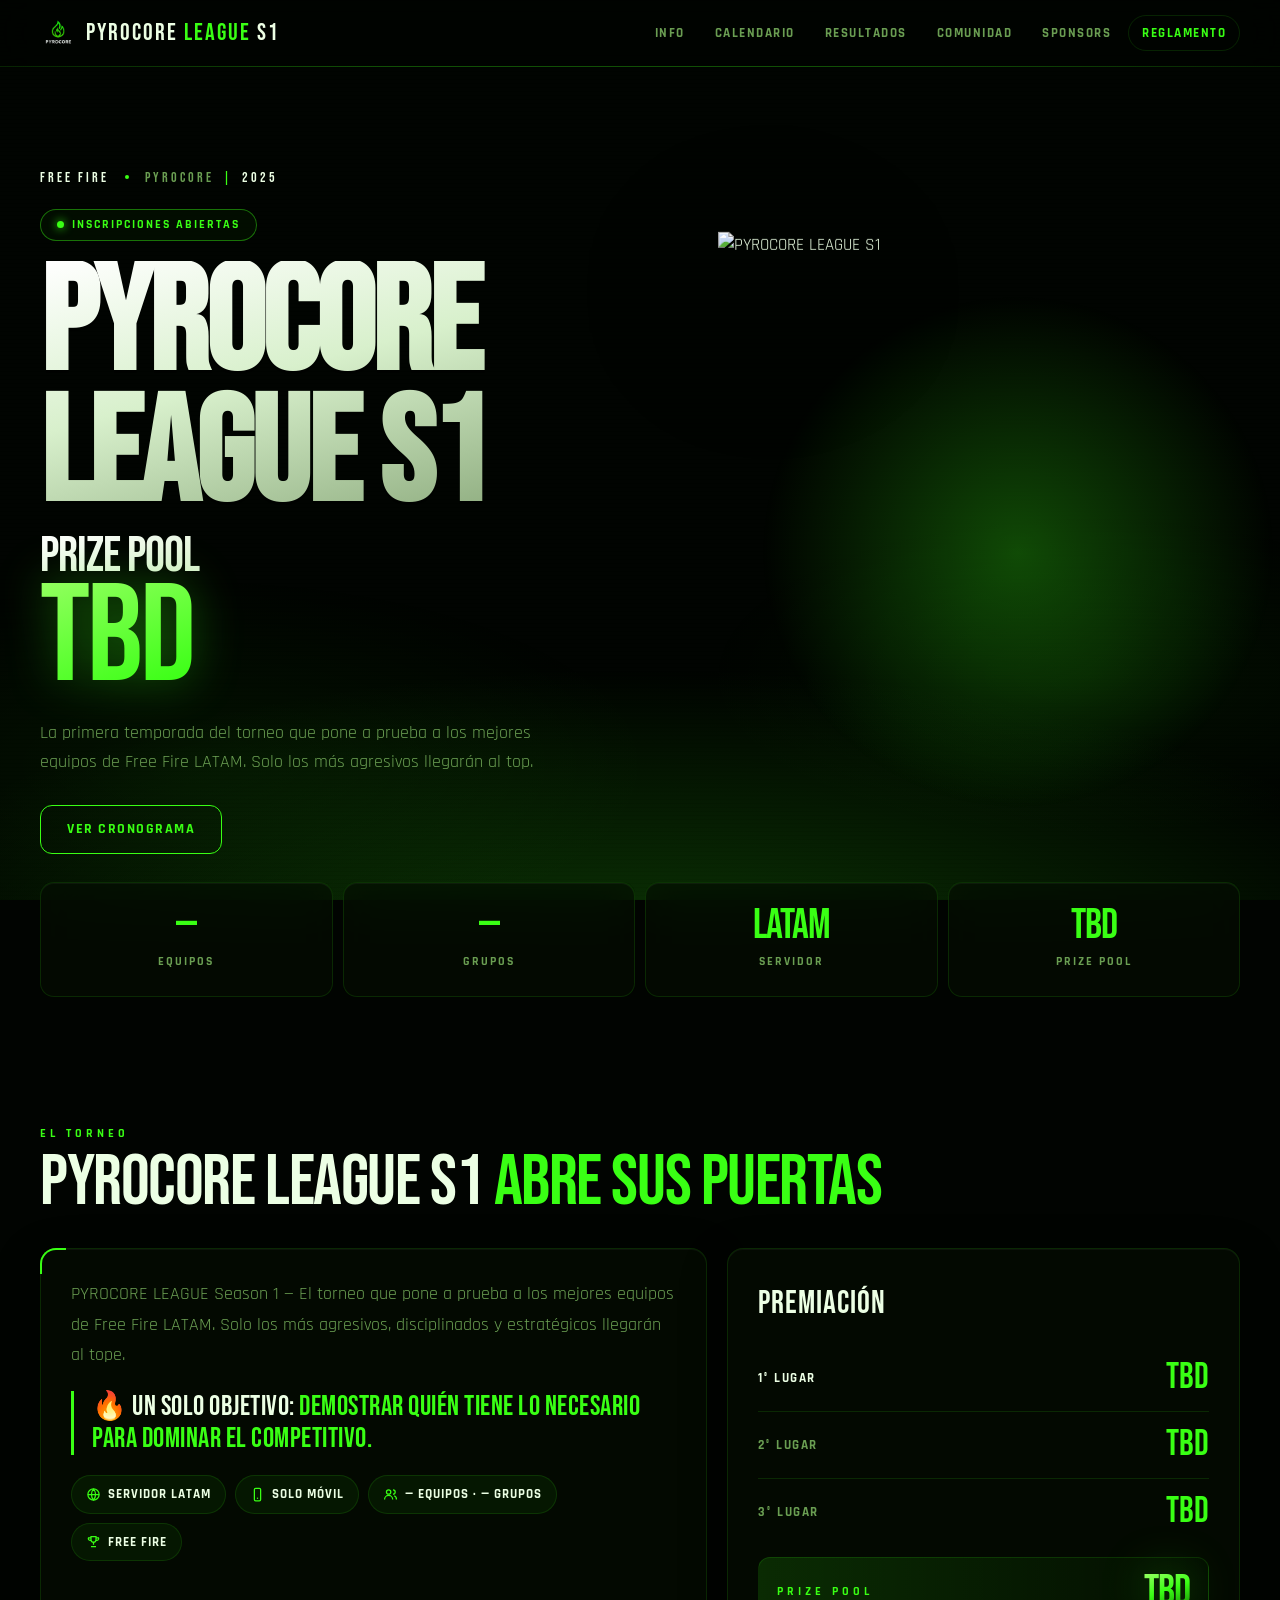
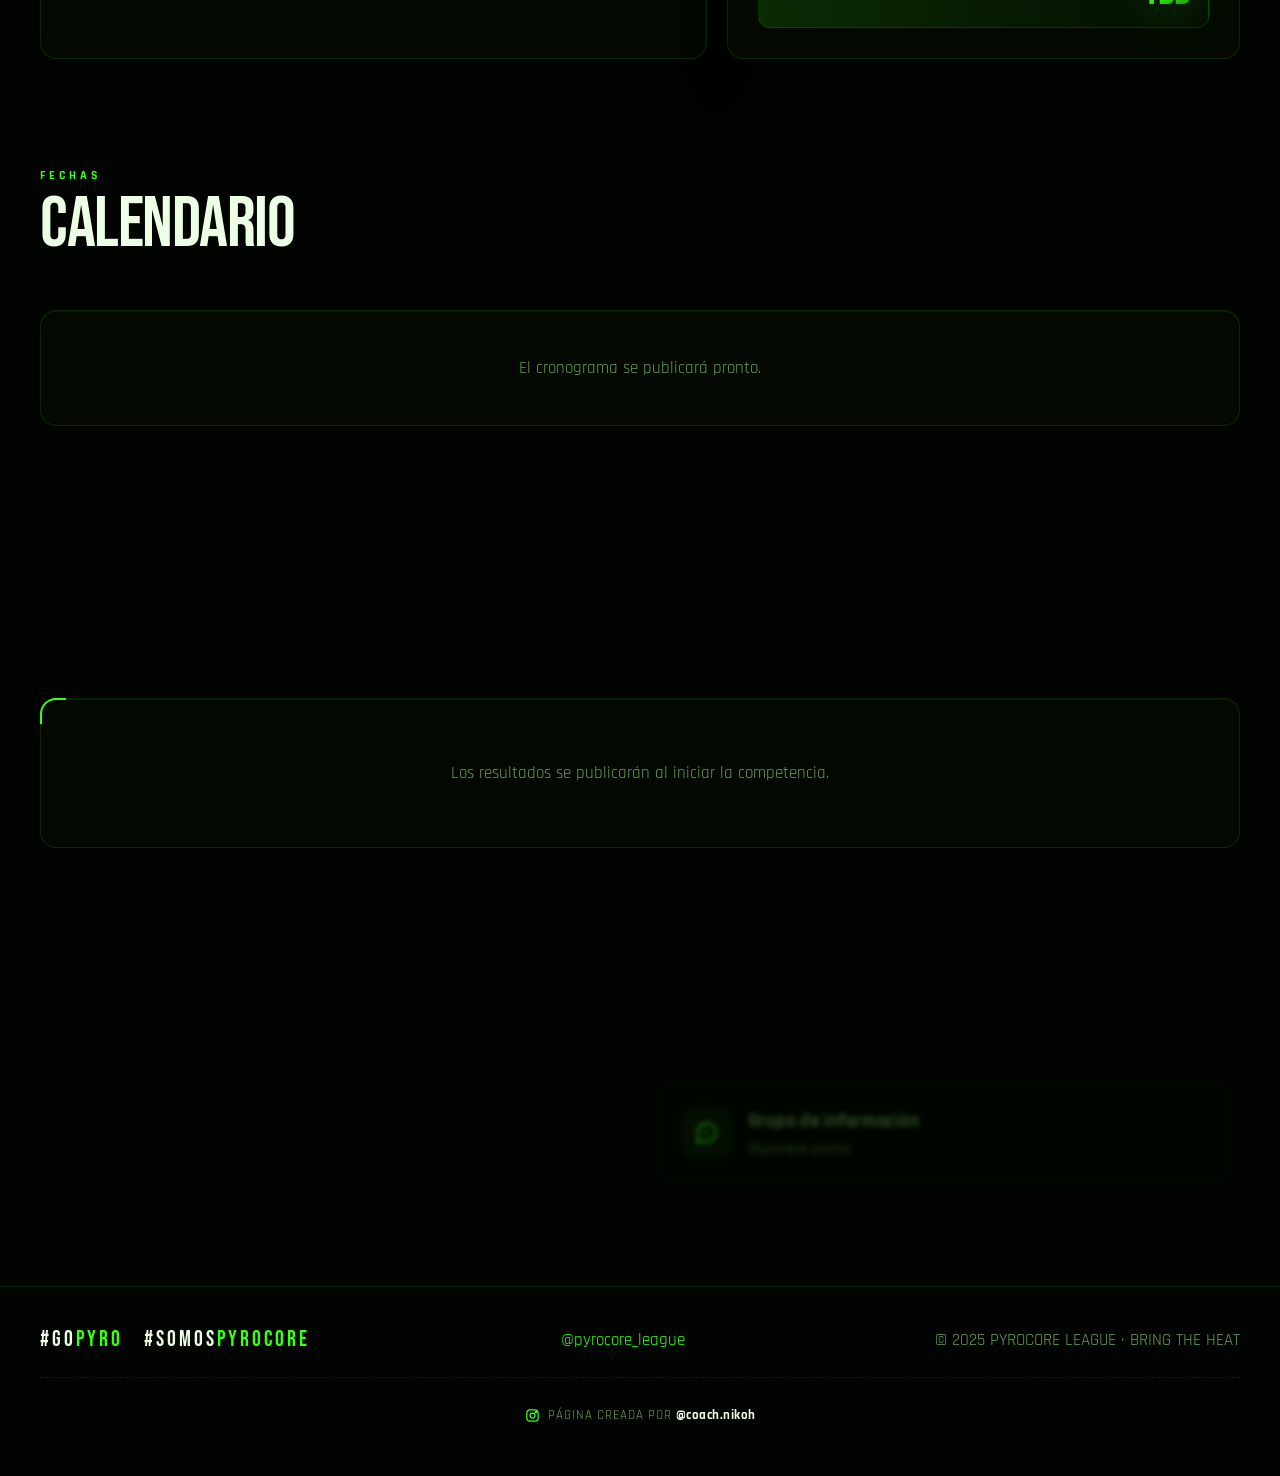
==== commit 88525099: "v - 1.0.1" ====
--- a/index.html
+++ b/index.html
@@ -7,18 +7,23 @@
   <meta name="description" content="PYROCORE LEAGUE Season 1 — Torneo de Free Fire LATAM, solo móvil. Bring the heat.">
   <meta property="og:title" content="PYROCORE LEAGUE S1 · Free Fire LATAM">
   <meta property="og:description" content="Free Fire LATAM · Solo móvil · Bring the heat.">
-  <meta property="og:image" content="assets/hero.webp">
+  <meta property="og:image" content="assets/hero.png">
   <link rel="icon" href="assets/favicon.png">
-  <meta name="theme-color" content="#030601">
+  <meta name="theme-color" content="#010401">
   <link rel="preconnect" href="https://fonts.googleapis.com">
   <link rel="preconnect" href="https://fonts.gstatic.com" crossorigin>
   <link href="https://fonts.googleapis.com/css2?family=Bebas+Neue&family=Rajdhani:wght@500;600;700&display=swap" rel="stylesheet">
-  <link rel="stylesheet" href="assets/styles.css?v=1.0.0">
+  <link rel="stylesheet" href="assets/styles.css?v=2.0.0">
 </head>
 <body>
+
+  <!-- ── Navigation ───────────────────────────────────────────── -->
   <header class="topbar">
     <div class="container">
-      <a class="brand" href="#inicio"><img src="assets/logo.webp" alt="" width="30" height="37"><span>PYROCORE <b>LEAGUE</b> S1</span></a>
+      <a class="brand" href="#inicio">
+        <img src="assets/logo.png" alt="" width="30" height="37">
+        <span>PYROCORE <b>LEAGUE</b> S1</span>
+      </a>
       <button class="nav-toggle" aria-label="Menú" aria-expanded="false">☰</button>
       <nav class="nav">
         <a href="#info">Info</a>
@@ -32,31 +37,49 @@
   </header>
 
   <main>
+
+    <!-- ── Hero — art bleeds right, copy anchored left ────────── -->
     <section class="hero" id="inicio">
-      <div class="container">
-        <div>
-          <div class="hero-tags"><span><b data-k="game">FREE FIRE</b></span><span>PYROCORE <i>|</i> <b data-k="year">2025</b></span></div>
+
+      <!-- Art: absolute, right-edge bleed -->
+      <div class="hero-art" aria-hidden="true">
+        <img id="hero-img" src="assets/hero.png" alt="PYROCORE LEAGUE S1" width="1071" height="1143">
+        <span class="side-label">PYROCORE LEAGUE SEASON 1</span>
+      </div>
+
+      <!-- Copy -->
+      <div class="container hero-content">
+        <div class="hero-copy">
+          <div class="hero-tags">
+            <span><b data-k="game">FREE FIRE</b></span>
+            <span>PYROCORE <i>|</i> <b data-k="year">2025</b></span>
+          </div>
           <span class="kicker" id="state-badge">Inscripciones abiertas</span>
           <h1 class="title-silver" data-k="name">PYROCORE LEAGUE S1</h1>
-          <div class="title-silver prize-label">PRIZE POOL</div>
-          <div class="title-teal prize" data-k="prizePool">TBD</div>
+          <div class="hero-prize">
+            <div class="title-silver prize-label">PRIZE POOL</div>
+            <div class="title-teal prize" data-k="prizePool">TBD</div>
+          </div>
           <p class="lead">La primera temporada del torneo que pone a prueba a los mejores equipos de Free Fire LATAM. Solo los más agresivos llegarán al top.</p>
           <div class="cta-row" id="hero-cta"></div>
         </div>
-        <div class="hero-art">
-          <img id="hero-img" src="assets/hero.webp" alt="PYROCORE LEAGUE S1" width="1071" height="1143">
-          <span class="side-label">PYROCORE LEAGUE SEASON 1</span>
-        </div>
-      </div>
+      </div>
+
+      <!-- Stats row -->
       <div class="container">
         <div class="stats" id="stats"></div>
       </div>
-    </section>
-
+
+    </section>
+
+    <!-- ── Info del torneo ───────────────────────────────────── -->
     <section class="block" id="info">
       <div class="container">
         <div class="section-head reveal">
-          <div><span class="eyebrow">El torneo</span><h2>PYROCORE LEAGUE S1 <em>abre sus puertas</em></h2></div>
+          <div>
+            <span class="eyebrow">El torneo</span>
+            <h2>PYROCORE LEAGUE S1 <em>abre sus puertas</em></h2>
+          </div>
         </div>
         <div class="info-grid">
           <div class="panel corner info-text reveal">
@@ -67,22 +90,31 @@
           <div class="panel prizes reveal">
             <h3>Premiación</h3>
             <div id="prizes"></div>
-            <div class="prize-total"><span class="eyebrow" style="margin:0">Prize pool</span><b class="title-teal" data-k="prizePool">TBD</b></div>
-          </div>
-        </div>
-      </div>
-    </section>
-
+            <div class="prize-total">
+              <span class="eyebrow" style="margin:0">Prize pool</span>
+              <b class="title-teal" data-k="prizePool">TBD</b>
+            </div>
+          </div>
+        </div>
+      </div>
+    </section>
+
+    <!-- ── Calendario ────────────────────────────────────────── -->
     <section class="block" id="calendario">
       <div class="container">
         <div class="section-head reveal">
-          <div><span class="eyebrow">Fechas</span><h2>Calendario</h2></div>
+          <div>
+            <span class="eyebrow">Fechas</span>
+            <h2>Calendario</h2>
+          </div>
         </div>
         <div class="sched-tools">
           <div class="tabs" id="sched-phases" style="margin:0"></div>
           <label class="team-search">
-            <svg viewBox="0 0 24 24" fill="none" stroke="currentColor" stroke-width="2" aria-hidden="true"><circle cx="11" cy="11" r="7"/><path d="m20 20-3.5-3.5"/></svg>
-            <input type="search" id="team-search" placeholder="Busca tu equipo…" aria-label="Buscar equipo en el cronograma" autocomplete="off">
+            <svg viewBox="0 0 24 24" fill="none" stroke="currentColor" stroke-width="2" aria-hidden="true">
+              <circle cx="11" cy="11" r="7"/><path d="m20 20-3.5-3.5"/>
+            </svg>
+            <input type="search" id="team-search" placeholder="Busca tu equipo…" aria-label="Buscar equipo" autocomplete="off">
           </label>
         </div>
         <div id="schedule"></div>
@@ -90,10 +122,14 @@
       </div>
     </section>
 
+    <!-- ── Resultados ────────────────────────────────────────── -->
     <section class="block" id="resultados">
       <div class="container">
         <div class="section-head reveal">
-          <div><span class="eyebrow">Tabla de posiciones</span><h2>Resultados</h2></div>
+          <div>
+            <span class="eyebrow">Tabla de posiciones</span>
+            <h2>Resultados</h2>
+          </div>
         </div>
         <div class="tabs phase-tabs" id="phase-tabs"></div>
         <div class="tabs" id="result-tabs" role="tablist"></div>
@@ -101,27 +137,37 @@
       </div>
     </section>
 
+    <!-- ── Comunidad ─────────────────────────────────────────── -->
     <section class="block" id="comunidad">
       <div class="container">
         <div class="section-head reveal">
-          <div><span class="eyebrow">Mantente informado</span><h2>Comunidad</h2></div>
+          <div>
+            <span class="eyebrow">Mantente informado</span>
+            <h2>Comunidad</h2>
+          </div>
         </div>
         <div class="community" id="community"></div>
       </div>
     </section>
 
+    <!-- ── Sponsors ──────────────────────────────────────────── -->
     <section class="block" id="sponsors">
       <div class="container">
         <div class="section-head reveal">
-          <div><span class="eyebrow">Gracias a</span><h2>Sponsors</h2></div>
+          <div>
+            <span class="eyebrow">Gracias a</span>
+            <h2>Sponsors</h2>
+          </div>
         </div>
         <div class="panel sponsors" aria-label="Sponsors de PYROCORE LEAGUE S1">
           <div class="sp-track" id="sp-track"></div>
         </div>
       </div>
     </section>
+
   </main>
 
+  <!-- ── Footer ────────────────────────────────────────────────── -->
   <footer>
     <div class="container">
       <div class="hashtags">#GO<b>PYRO</b> &nbsp; #SOMOS<b>PYROCORE</b></div>
@@ -129,32 +175,41 @@
       <div>© <span data-k="year">2025</span> PYROCORE LEAGUE · <span data-k="tagline">Bring the heat</span></div>
     </div>
     <div class="container credit">
-      <a href="https://www.instagram.com/coach.nikoh/" target="_blank" rel="noopener" aria-label="Página creada por coach.nikoh en Instagram">
-        <svg viewBox="0 0 24 24" fill="none" stroke="currentColor" stroke-width="2" aria-hidden="true"><rect x="3" y="3" width="18" height="18" rx="5"/><circle cx="12" cy="12" r="4"/><circle cx="17.5" cy="6.5" r="1" fill="currentColor"/></svg>
+      <a href="https://www.instagram.com/coach.nikoh/" target="_blank" rel="noopener" aria-label="Página creada por coach.nikoh">
+        <svg viewBox="0 0 24 24" fill="none" stroke="currentColor" stroke-width="2" aria-hidden="true">
+          <rect x="3" y="3" width="18" height="18" rx="5"/>
+          <circle cx="12" cy="12" r="4"/>
+          <circle cx="17.5" cy="6.5" r="1" fill="currentColor"/>
+        </svg>
         <span>Página creada por <b>@coach.nikoh</b></span>
       </a>
     </div>
   </footer>
 
+  <!-- ── Reglamento modal ──────────────────────────────────────── -->
   <dialog class="rules-dialog" id="rules-dialog" aria-labelledby="rules-title">
     <div class="rules-sheet">
       <header class="rules-head">
-        <div><span class="eyebrow">PYROCORE League S1</span><h2 id="rules-title">Reglamento</h2></div>
+        <div>
+          <span class="eyebrow">PYROCORE League S1</span>
+          <h2 id="rules-title">Reglamento</h2>
+        </div>
         <button class="rules-close" type="button" aria-label="Cerrar reglamento" data-close-rules>✕</button>
       </header>
       <div class="rules-body" id="rules-body"></div>
       <footer class="rules-foot">
-        <a class="btn ghost sm" href="assets/reglamento.webp" target="_blank" rel="noopener">Ver póster original</a>
+        <a class="btn ghost sm" href="assets/reglamento.png" target="_blank" rel="noopener">Ver póster original</a>
         <button class="btn sm" type="button" data-close-rules>Entendido</button>
       </footer>
     </div>
   </dialog>
 
+  <!-- ── Scripts ───────────────────────────────────────────────── -->
   <script src="https://cdn.jsdelivr.net/npm/@supabase/supabase-js@2.45.4/dist/umd/supabase.min.js"></script>
-  <script src="assets/config.js?v=1.0.0"></script>
-  <script src="assets/common.js?v=1.0.0"></script>
-  <script src="assets/download.js?v=1.0.0"></script>
-  <script src="assets/app.js?v=1.0.0"></script>
-  <script src="assets/fx.js?v=1.0.0" defer></script>
+  <script src="assets/config.js?v=2.0.0"></script>
+  <script src="assets/common.js?v=2.0.0"></script>
+  <script src="assets/download.js?v=2.0.0"></script>
+  <script src="assets/app.js?v=2.0.0"></script>
+  <script src="assets/fx.js?v=2.0.0" defer></script>
 </body>
 </html>
--- a/assets/styles.css
+++ b/assets/styles.css
@@ -1,261 +1,429 @@
+/* ================================================================
+   PYROCORE LEAGUE S1 — Stylesheet v2.0
+   Design: Apple-influenced minimalism × competitive gaming energy
+   ================================================================ */
+
 :root {
-  --bg: #030601;
-  --bg-2: #070d03;
-  --panel: rgba(8, 20, 3, 0.72);
+  --bg:          #010401;
+  --bg-2:        #060d02;
+  --glass:       rgba(6, 14, 2, 0.62);
+  --glass-heavy: rgba(4, 10, 1, 0.85);
+  --panel:       rgba(8, 20, 3, 0.72);
   --panel-solid: #081403;
-  --line: rgba(57, 255, 20, 0.18);
-  --line-strong: rgba(57, 255, 20, 0.45);
-  --teal: #39ff14;
-  --teal-2: #2ccc0f;
-  --teal-dark: #1a6e0a;
-  --text: #e8ffe0;
-  --muted: #7aaa60;
-  --silver: linear-gradient(180deg, #ffffff 0%, #e0f0d8 45%, #8fa080 100%);
-  --teal-grad: linear-gradient(180deg, #80ff50 0%, #39ff14 40%, #1a8e05 100%);
-  --radius: 14px;
+  --line:        rgba(57, 255, 20, 0.13);
+  --line-strong: rgba(57, 255, 20, 0.42);
+  --teal:        #39ff14;
+  --teal-2:      #2ccc0f;
+  --teal-dark:   #1a6e0a;
+  --text:        #ecffe4;
+  --muted:       #6a9e52;
+  --silver: linear-gradient(165deg, #ffffff 0%, #d8f0cc 40%, #7a9a6a 100%);
+  --teal-grad: linear-gradient(160deg, #94ff60 0%, #39ff14 45%, #157a04 100%);
+  --radius:      16px;
+  --blur-glass:  saturate(180%) blur(22px);
   --font-display: "Bebas Neue", "Oswald", Impact, sans-serif;
-  --font-body: "Rajdhani", "Segoe UI", system-ui, sans-serif;
-  --ease-out: cubic-bezier(0.23, 1, 0.32, 1);
-  --ease-in-out: cubic-bezier(0.77, 0, 0.175, 1);
+  --font-body:    "Rajdhani", "Segoe UI", system-ui, sans-serif;
+  /* Spring-feel easings */
+  --spring:      cubic-bezier(0.175, 0.885, 0.32, 1.275);
+  --ease-out:    cubic-bezier(0.23, 1, 0.32, 1);
   --ease-drawer: cubic-bezier(0.32, 0.72, 0, 1);
   color-scheme: dark;
 }
 
-* { box-sizing: border-box; }
+/* ── Reset ─────────────────────────────────────────────────────── */
+*, *::before, *::after { box-sizing: border-box; }
 [hidden] { display: none !important; }
 html { scroll-behavior: smooth; -webkit-text-size-adjust: 100%; text-size-adjust: 100%; }
 @media (prefers-reduced-motion: reduce) { html { scroll-behavior: auto; } }
+
 body {
   margin: 0;
   background: var(--bg);
   color: var(--text);
   font-family: var(--font-body);
   font-size: 17px;
-  line-height: 1.5;
+  line-height: 1.55;
   overflow-x: hidden;
   -webkit-font-smoothing: antialiased;
   -moz-osx-font-smoothing: grayscale;
   -webkit-tap-highlight-color: transparent;
   scrollbar-color: var(--teal-dark) var(--bg);
 }
-::selection { background: rgba(57, 255, 20, .35); color: #fff; }
+::selection { background: rgba(57,255,20,.3); color: #fff; }
 :focus-visible { outline: 2px solid var(--teal); outline-offset: 3px; border-radius: 6px; }
 input:focus-visible, select:focus-visible, textarea:focus-visible { outline: none; }
 h1, h2, h3, h4 { text-wrap: balance; }
 p { text-wrap: pretty; }
 button, .btn, .tab, a, label, summary { touch-action: manipulation; }
 button, .btn, .tab, .chip, .status, .kicker { -webkit-user-select: none; user-select: none; }
-img { -webkit-user-drag: none; }
-.standings td, .gen-pts, .stat b, .prize-row b, .prize-total b, .match .date b, .edit-table input { font-variant-numeric: tabular-nums; }
+img { -webkit-user-drag: none; max-width: 100%; display: block; }
+.standings td, .gen-pts, .stat b, .prize-row b, .prize-total b, .match .date b,
+.edit-table input { font-variant-numeric: tabular-nums; }
+a { color: var(--teal); text-decoration: none; }
+
+/* ── Background atmosphere — heat rises from below ─────────────── */
 body::before {
   content: "";
-  position: fixed;
-  inset: 0;
+  position: fixed; inset: 0; pointer-events: none; z-index: -2;
   background:
-    radial-gradient(ellipse at 50% -10%, rgba(57, 255, 20, 0.18), transparent 60%),
-    linear-gradient(rgba(57, 255, 20, 0.04) 1px, transparent 1px) 0 0 / 48px 48px,
-    linear-gradient(90deg, rgba(57, 255, 20, 0.04) 1px, transparent 1px) 0 0 / 48px 48px;
-  pointer-events: none;
-  z-index: -1;
-}
-a { color: var(--teal); text-decoration: none; }
-img { max-width: 100%; display: block; }
+    radial-gradient(ellipse 100% 55% at 50% 110%, rgba(57,255,20,.22), transparent 65%),
+    radial-gradient(ellipse 60% 35% at 15% 85%,  rgba(57,255,20,.06), transparent 60%),
+    radial-gradient(ellipse 50% 30% at 85% 75%,  rgba(57,255,20,.05), transparent 60%);
+}
+/* Horizontal scan lines — subtle CRT texture */
+body::after {
+  content: "";
+  position: fixed; inset: 0; pointer-events: none; z-index: -1;
+  background: repeating-linear-gradient(
+    180deg,
+    transparent 0px, transparent 3px,
+    rgba(0,0,0,.04) 3px, rgba(0,0,0,.04) 4px
+  );
+}
 
 .container { width: min(1200px, 100% - 32px); margin-inline: auto; }
 
-/* ---------- Top bar / nav ---------- */
+/* ── Navigation ────────────────────────────────────────────────── */
 .topbar {
   position: sticky; top: 0; z-index: 50;
-  background: rgba(3, 6, 1, 0.85);
-  backdrop-filter: blur(10px);
+  background: rgba(1, 4, 1, 0.72);
+  -webkit-backdrop-filter: var(--blur-glass);
+  backdrop-filter: var(--blur-glass);
   border-bottom: 1px solid var(--line);
 }
-.topbar .container { display: flex; align-items: center; justify-content: space-between; height: 64px; gap: 16px; }
-.brand { display: flex; align-items: center; gap: 10px; color: var(--text); font-family: var(--font-display); font-size: 26px; letter-spacing: 1px; }
-.brand img { width: auto; height: 38px; }
+.topbar::after {
+  content: ""; pointer-events: none;
+  position: absolute; inset-inline: 0; bottom: -1px; height: 1px;
+  background: linear-gradient(90deg, transparent, rgba(57,255,20,.2) 30%, rgba(57,255,20,.2) 70%, transparent);
+}
+.topbar .container { display: flex; align-items: center; justify-content: space-between; height: 66px; gap: 16px; }
+.brand { display: flex; align-items: center; gap: 10px; color: var(--text); font-family: var(--font-display); font-size: 24px; letter-spacing: 2px; }
+.brand img { width: auto; height: 36px; }
 .brand span b { color: var(--teal); font-weight: 400; }
-.nav { display: flex; gap: 22px; }
-.nav a { color: var(--muted); font-weight: 600; letter-spacing: 1.5px; text-transform: uppercase; font-size: 14px; transition: color .2s ease; }
-@media (hover: hover) and (pointer: fine) { .nav a:hover { color: var(--teal); } }
-.nav-toggle { display: none; background: none; border: 1px solid var(--line-strong); color: var(--teal); border-radius: 8px; width: 42px; height: 38px; font-size: 20px; cursor: pointer; }
+
+.nav { display: flex; gap: 4px; align-items: center; }
+.nav a {
+  color: var(--muted); font-weight: 700; letter-spacing: 1.5px; text-transform: uppercase; font-size: 13px;
+  padding: 7px 13px; border-radius: 999px; transition: color .2s ease, background-color .2s ease;
+}
+@media (hover: hover) and (pointer: fine) { .nav a:hover { color: var(--text); background: rgba(57,255,20,.07); } }
+.nav a.nav-rules { color: var(--teal); border: 1px solid var(--line); }
+@media (hover: hover) and (pointer: fine) { .nav a.nav-rules:hover { background: rgba(57,255,20,.1); border-color: var(--line-strong); } }
+.nav-toggle { display: none; background: none; border: 1px solid var(--line); color: var(--teal); border-radius: 10px; width: 42px; height: 38px; font-size: 20px; cursor: pointer; }
 
 @media (max-width: 860px) {
   .nav-toggle { display: block; }
   .nav {
-    position: absolute; top: 64px; left: 0; right: 0;
-    flex-direction: column; gap: 0;
-    background: var(--bg-2); border-bottom: 1px solid var(--line);
-    box-shadow: 0 20px 40px rgba(0,0,0,.5);
-    opacity: 0; transform: translateY(-8px); visibility: hidden; pointer-events: none;
-    transition: opacity .15s ease, transform .15s var(--ease-out), visibility 0s .15s;
+    position: absolute; top: 66px; left: 0; right: 0;
+    flex-direction: column; gap: 0; align-items: stretch;
+    background: rgba(1,5,1,.96); border-bottom: 1px solid var(--line);
+    -webkit-backdrop-filter: var(--blur-glass);
+    backdrop-filter: var(--blur-glass);
+    box-shadow: 0 24px 48px rgba(0,0,0,.6);
+    opacity: 0; transform: translateY(-10px); visibility: hidden; pointer-events: none;
+    transition: opacity .15s ease, transform .2s var(--ease-out), visibility 0s .15s;
   }
   .nav.open {
     opacity: 1; transform: none; visibility: visible; pointer-events: auto;
-    transition: opacity .2s ease, transform .25s var(--ease-out), visibility 0s;
+    transition: opacity .2s ease, transform .28s var(--ease-out), visibility 0s;
   }
-  .nav a { padding: 14px 16px; border-top: 1px solid var(--line); }
-}
-
-/* ---------- Hero ---------- */
-.hero { position: relative; padding: 56px 0 40px; overflow: hidden; }
-.hero .container { display: grid; grid-template-columns: 1.1fr 0.9fr; gap: 40px; align-items: center; }
-.hero-tags { display: flex; justify-content: space-between; font-family: var(--font-display); letter-spacing: 3px; color: var(--muted); font-size: 15px; margin-bottom: 18px; }
+  .nav a { padding: 15px 20px; border-radius: 0; border-top: 1px solid var(--line); }
+  .nav a.nav-rules { border-left: none; border-right: none; border-bottom: none; border-radius: 0; }
+}
+
+/* ── Hero — art bleeds right, copy anchored left ────────────────── */
+.hero {
+  position: relative;
+  min-height: min(100svh, 860px);
+  display: flex; flex-direction: column; justify-content: center;
+  padding: 100px 0 40px; overflow: hidden;
+}
+/* Art: absolute, bleeds off the right edge */
+.hero-art {
+  position: absolute; right: -3%; top: 50%; transform: translateY(-50%);
+  width: 50%; max-width: 600px; pointer-events: none; z-index: 1;
+}
+.hero-art img {
+  width: 100%; height: auto;
+  filter: drop-shadow(0 50px 100px rgba(0,0,0,.85)) drop-shadow(0 0 60px rgba(57,255,20,.22));
+}
+.hero-art::before {
+  content: "";
+  position: absolute; inset: 5%;
+  background: radial-gradient(circle, rgba(57,255,20,.28), transparent 65%);
+  pointer-events: none;
+}
+.side-label {
+  position: absolute; right: -12px; top: 50%; transform: translate(50%,-50%) rotate(90deg);
+  font-family: var(--font-display); letter-spacing: 5px; color: var(--teal); white-space: nowrap;
+  font-size: 14px; opacity: .65;
+}
+
+.hero-content { position: relative; z-index: 2; }
+.hero-copy { max-width: 640px; }
+
+.hero-tags {
+  display: flex; gap: 16px; align-items: center;
+  font-family: var(--font-display); letter-spacing: 3px; color: var(--muted); font-size: 14px; margin-bottom: 20px;
+}
 .hero-tags b { color: var(--text); font-weight: 400; }
-.hero-tags i { font-style: normal; color: var(--teal); margin: 0 6px; }
-.kicker { display: inline-flex; align-items: center; gap: 8px; border: 1px solid var(--line-strong); color: var(--teal); padding: 6px 14px; border-radius: 999px; font-weight: 700; letter-spacing: 2px; font-size: 13px; text-transform: uppercase; }
-.kicker::before { content: ""; width: 8px; height: 8px; border-radius: 50%; background: var(--teal); box-shadow: 0 0 10px var(--teal); animation: pulse 1.6s infinite; }
-@keyframes pulse { 50% { opacity: .3; } }
+.hero-tags i { font-style: normal; color: var(--teal); margin: 0 4px; }
+.hero-tags span + span::before { content: ""; display: inline-block; width: 4px; height: 4px; border-radius: 50%; background: var(--teal); margin-right: 16px; vertical-align: middle; }
+
+.kicker {
+  display: inline-flex; align-items: center; gap: 8px;
+  border: 1px solid var(--line-strong); color: var(--teal);
+  padding: 6px 16px; border-radius: 999px; font-weight: 700;
+  letter-spacing: 2px; font-size: 12px; text-transform: uppercase;
+  background: rgba(57,255,20,.04);
+}
+.kicker::before { content: ""; width: 7px; height: 7px; border-radius: 50%; background: var(--teal); box-shadow: 0 0 10px var(--teal); animation: pulse 1.6s infinite; }
+@keyframes pulse { 50% { opacity: .25; } }
 
 .title-silver, .title-teal {
-  font-family: var(--font-display);
-  line-height: .9;
-  margin: 0;
+  font-family: var(--font-display); line-height: .88; margin: 0;
   -webkit-background-clip: text; background-clip: text;
   -webkit-text-fill-color: transparent; color: transparent;
 }
-.title-silver { background-image: var(--silver); filter: drop-shadow(0 4px 0 rgba(0,0,0,.5)); }
-.title-teal { background-image: var(--teal-grad); filter: drop-shadow(0 0 22px rgba(57,255,20,.35)); }
-.hero h1 { font-size: clamp(64px, 11vw, 140px); margin-top: 18px; }
-.hero .prize-label { font-size: clamp(34px, 5vw, 58px); margin-top: 14px; }
-.hero .prize { font-size: clamp(72px, 12vw, 150px); }
-.hero p.lead { color: var(--muted); font-size: 19px; max-width: 560px; margin: 18px 0 26px; }
+.title-silver {
+  background-image: var(--silver);
+  filter: drop-shadow(0 3px 0 rgba(0,0,0,.5));
+  letter-spacing: -0.02em;
+}
+.title-teal {
+  background-image: var(--teal-grad);
+  filter: drop-shadow(0 0 24px rgba(57,255,20,.38));
+  letter-spacing: -0.02em;
+}
+.hero h1 { font-size: clamp(68px, 12vw, 148px); margin-top: 20px; }
+.hero-prize { margin-top: 12px; }
+.hero .prize-label { font-size: clamp(28px, 4vw, 50px); }
+.hero .prize { font-size: clamp(72px, 11vw, 138px); }
+.hero p.lead { color: var(--muted); font-size: 18px; max-width: 500px; margin: 20px 0 28px; line-height: 1.6; }
 
 .cta-row { display: flex; flex-wrap: wrap; gap: 12px; }
+
+@media (max-width: 860px) {
+  .hero { min-height: auto; padding: 80px 0 32px; }
+  .hero-art {
+    position: relative; right: auto; top: auto; transform: none;
+    width: 76%; max-width: 340px; margin: -12px auto 0; order: -1;
+  }
+  .hero-content { display: flex; flex-direction: column; }
+  .side-label { display: none; }
+  .hero-copy { max-width: 100%; }
+}
+
+/* ── Buttons ────────────────────────────────────────────────────── */
 .btn {
   display: inline-flex; align-items: center; justify-content: center; gap: 8px;
-  padding: 13px 22px; border-radius: 10px; border: 1px solid var(--teal);
-  font-family: var(--font-body); font-weight: 700; font-size: 15px; letter-spacing: 1.5px; text-transform: uppercase;
-  cursor: pointer; transition: transform .16s var(--ease-out), box-shadow .2s ease, background-color .2s ease;
-  color: var(--bg); background: var(--teal);
+  padding: 13px 26px; border-radius: 12px; border: 1px solid var(--teal);
+  font-family: var(--font-body); font-weight: 700; font-size: 14px;
+  letter-spacing: 1.5px; text-transform: uppercase;
+  cursor: pointer; color: var(--bg); background: var(--teal);
+  transition: transform .16s var(--ease-out), box-shadow .2s ease, background-color .18s ease;
+  position: relative; overflow: hidden; isolation: isolate;
 }
 .btn.ghost { background: transparent; color: var(--teal); }
-@media (hover: hover) and (pointer: fine) {
-  .btn:hover { transform: translateY(-2px); box-shadow: 0 8px 26px rgba(57,255,20,.35); }
+.btn.sm { padding: 8px 16px; font-size: 12px; border-radius: 9px; }
+.btn.danger { border-color: #ff5d6c; background: transparent; color: #ff8b96; }
+.btn svg { width: 17px; height: 17px; }
+@media (hover: hover) and (pointer: fine) {
+  .btn:hover { transform: translateY(-2px); box-shadow: 0 8px 28px rgba(57,255,20,.3); }
   .btn.ghost:hover { background: rgba(57,255,20,.1); }
 }
-.btn.sm { padding: 8px 14px; font-size: 13px; }
-.btn.danger { border-color: #ff5d6c; background: transparent; color: #ff8b96; }
-.btn svg { width: 18px; height: 18px; }
-
-.hero-art { position: relative; }
-.hero-art img {
-  width: 100%; height: auto;
-  filter: drop-shadow(0 30px 60px rgba(0,0,0,.7)) drop-shadow(0 0 40px rgba(57,255,20,.18));
-}
-.hero-art { background: radial-gradient(circle at 50% 55%, rgba(57,255,20,.22), transparent 62%); }
-.hero-art::before, .hero-art::after {
-  content: "+"; position: absolute; color: var(--teal); font-size: 28px; font-weight: 700;
-}
-.hero-art::before { top: -18px; left: -18px; }
-.hero-art::after { bottom: -18px; right: -14px; }
-.side-label {
-  position: absolute; right: -6px; top: 50%; transform: translate(50%, -50%) rotate(90deg);
-  font-family: var(--font-display); letter-spacing: 4px; color: var(--teal); white-space: nowrap; font-size: 15px; opacity: .8;
-}
-
-@media (max-width: 860px) {
-  .hero { padding-top: 32px; }
-  .hero .container { grid-template-columns: 1fr; }
-  .hero-art { order: -1; max-width: 420px; margin: 0 auto; }
-  .side-label { display: none; }
-}
-
-/* ---------- Stats strip ---------- */
-.stats { display: grid; grid-template-columns: repeat(4, 1fr); gap: 1px; background: var(--line); border: 1px solid var(--line); border-radius: var(--radius); overflow: hidden; margin: 10px 0 0; }
-.stat { background: var(--panel-solid); padding: 22px 18px; text-align: center; }
-.stat b { display: block; font-family: var(--font-display); font-size: 44px; line-height: 1; color: var(--teal); font-weight: 400; }
-.stat span { color: var(--muted); text-transform: uppercase; letter-spacing: 2px; font-size: 13px; font-weight: 700; }
-@media (max-width: 640px) { .stats { grid-template-columns: repeat(2, 1fr); } .stat b { font-size: 36px; } }
-
-/* ---------- Sections ---------- */
-section.block { padding: 72px 0 24px; scroll-margin-top: 64px; }
-.section-head { display: flex; align-items: end; justify-content: space-between; gap: 16px; margin-bottom: 28px; flex-wrap: wrap; }
-.section-head h2 { font-family: var(--font-display); font-size: clamp(40px, 6vw, 64px); line-height: 1; margin: 0; font-weight: 400; letter-spacing: 1px; }
+.btn:active { transform: scale(.96) !important; transition-duration: .1s; }
+/* Shine sweep on hover */
+.btn::after {
+  content: ""; position: absolute; top: -10%; bottom: -10%; left: -60%; width: 40%; z-index: -1;
+  background: linear-gradient(90deg, transparent, rgba(255,255,255,.4), transparent);
+  transform: translateX(0) skewX(-18deg); pointer-events: none; opacity: 0;
+}
+@media (hover: hover) and (pointer: fine) { .btn:hover::after { opacity: 1; animation: sweep .65s var(--ease-out); } }
+.btn.ghost::after { background: linear-gradient(90deg, transparent, rgba(57,255,20,.3), transparent); }
+
+/* ── Stats strip — individual glass cards ───────────────────────── */
+.stats { display: flex; gap: 10px; margin: 28px 0 0; }
+.stat {
+  flex: 1; padding: 22px 16px; text-align: center; border-radius: 14px;
+  background: var(--glass);
+  -webkit-backdrop-filter: var(--blur-glass);
+  backdrop-filter: var(--blur-glass);
+  border: 1px solid var(--line);
+  box-shadow: inset 0 1px 0 rgba(255,255,255,.04);
+  transition: transform .28s var(--spring), border-color .2s ease, box-shadow .28s ease;
+}
+.stat b { display: block; font-family: var(--font-display); font-size: 42px; line-height: 1; color: var(--teal); font-weight: 400; letter-spacing: -1px; }
+.stat span { color: var(--muted); text-transform: uppercase; letter-spacing: 2px; font-size: 12px; font-weight: 700; }
+@media (hover: hover) and (pointer: fine) {
+  .stat:hover { transform: translateY(-4px); border-color: var(--line-strong); box-shadow: 0 12px 36px rgba(0,0,0,.4), 0 0 0 1px rgba(57,255,20,.08); }
+}
+@media (max-width: 640px) { .stats { display: grid; grid-template-columns: 1fr 1fr; } .stat b { font-size: 34px; } }
+
+/* ── Sections ───────────────────────────────────────────────────── */
+section.block { padding: 88px 0 20px; scroll-margin-top: 66px; }
+.section-head { display: flex; align-items: flex-end; justify-content: space-between; gap: 16px; margin-bottom: 32px; flex-wrap: wrap; }
+.section-head > div { display: flex; flex-direction: column; }
+.section-head h2 {
+  font-family: var(--font-display);
+  font-size: clamp(44px, 7vw, 72px);
+  line-height: .9; margin: 0; font-weight: 400;
+  letter-spacing: -0.02em;
+}
 .section-head h2 em { font-style: normal; color: var(--teal); }
-.eyebrow { color: var(--teal); text-transform: uppercase; letter-spacing: 3px; font-weight: 700; font-size: 13px; display: block; margin-bottom: 6px; }
-
+.eyebrow { color: var(--teal); text-transform: uppercase; letter-spacing: 4px; font-weight: 700; font-size: 12px; display: block; margin-bottom: 8px; }
+
+/* Panel — glassmorphism */
 .panel {
-  background: var(--panel); border: 1px solid var(--line); border-radius: var(--radius);
-  position: relative;
-  box-shadow: inset 0 1px 0 rgba(255,255,255,.04), 0 12px 32px rgba(0,0,0,.25);
-}
+  background: var(--glass);
+  -webkit-backdrop-filter: var(--blur-glass);
+  backdrop-filter: var(--blur-glass);
+  border: 1px solid var(--line); border-radius: var(--radius);
+  box-shadow: inset 0 1px 0 rgba(255,255,255,.04), 0 16px 48px rgba(0,0,0,.3);
+}
+/* Corner bracket accent */
 .panel.corner::before {
-  content: ""; position: absolute; top: -1px; left: -1px; width: 28px; height: 28px;
-  border-top: 2px solid var(--teal); border-left: 2px solid var(--teal); border-top-left-radius: var(--radius);
-}
-
-/* ---------- Info ---------- */
+  content: ""; position: absolute; top: -1px; left: -1px; width: 26px; height: 26px;
+  border-top: 2px solid var(--teal); border-left: 2px solid var(--teal);
+  border-top-left-radius: var(--radius); pointer-events: none;
+}
+.panel { position: relative; }
+
+/* ── Info section ───────────────────────────────────────────────── */
 .info-grid { display: grid; grid-template-columns: 1.3fr 1fr; gap: 20px; }
-.info-text { padding: 28px; }
-.info-text p { color: var(--muted); font-size: 18px; margin: 0 0 18px; }
-.info-text .quote { font-family: var(--font-display); font-size: 30px; color: var(--text); letter-spacing: 1px; line-height: 1.1; }
+.info-text { padding: 30px; }
+.info-text p { color: var(--muted); font-size: 18px; margin: 0 0 20px; line-height: 1.7; }
+.info-text .quote {
+  font-family: var(--font-display); font-size: 28px; color: var(--text);
+  letter-spacing: .5px; line-height: 1.15;
+  border-left: 3px solid var(--teal); padding-left: 18px; margin: 20px 0;
+}
 .info-text .quote b { color: var(--teal); font-weight: 400; }
-.chips { display: flex; flex-wrap: wrap; gap: 10px; }
-.chip { display: inline-flex; align-items: center; gap: 8px; padding: 8px 14px; border-radius: 8px; background: rgba(57,255,20,.08); border: 1px solid var(--line); font-weight: 700; letter-spacing: 1px; text-transform: uppercase; font-size: 14px; }
-.chip svg { width: 16px; height: 16px; color: var(--teal); }
-
-.prizes { padding: 28px; }
-.prizes h3 { margin: 0 0 14px; font-family: var(--font-display); font-weight: 400; font-size: 30px; letter-spacing: 1px; }
-.prize-row { display: flex; justify-content: space-between; align-items: center; padding: 14px 0; border-bottom: 1px dashed var(--line); }
+.chips { display: flex; flex-wrap: wrap; gap: 9px; }
+.chip {
+  display: inline-flex; align-items: center; gap: 7px; padding: 8px 14px;
+  border-radius: 999px; background: rgba(57,255,20,.06); border: 1px solid var(--line);
+  font-weight: 700; letter-spacing: 1px; text-transform: uppercase; font-size: 13px;
+  transition: border-color .2s ease, background-color .2s ease, transform .2s var(--ease-out);
+}
+.chip svg { width: 15px; height: 15px; color: var(--teal); }
+@media (hover: hover) and (pointer: fine) { .chip:hover { border-color: var(--teal); background: rgba(57,255,20,.12); transform: translateY(-2px); } }
+
+/* Prizes panel */
+.prizes { padding: 30px; }
+.prizes h3 { margin: 0 0 16px; font-family: var(--font-display); font-weight: 400; font-size: 32px; letter-spacing: 1px; }
+.prize-row { display: flex; justify-content: space-between; align-items: center; padding: 15px 0; border-bottom: 1px solid var(--line); gap: 12px; }
 .prize-row:last-child { border-bottom: 0; }
-.prize-row span { font-weight: 700; text-transform: uppercase; letter-spacing: 1.5px; color: var(--muted); }
+.prize-row span { font-weight: 700; text-transform: uppercase; letter-spacing: 1.5px; color: var(--muted); font-size: 13px; }
 .prize-row:first-child span { color: var(--text); }
-.prize-row b { font-family: var(--font-display); font-weight: 400; font-size: 34px; color: var(--teal); line-height: 1; }
-.prize-total { margin-top: 10px; padding: 16px; border-radius: 10px; background: linear-gradient(90deg, rgba(57,255,20,.18), rgba(57,255,20,.02)); display: flex; justify-content: space-between; align-items: center; }
-.prize-total b { font-family: var(--font-display); font-size: 40px; font-weight: 400; }
+.prize-row b { font-family: var(--font-display); font-weight: 400; font-size: 36px; color: var(--teal); line-height: 1; }
+.prize-total {
+  margin-top: 12px; padding: 16px 18px; border-radius: 12px;
+  background: linear-gradient(90deg, rgba(57,255,20,.14), rgba(57,255,20,.02));
+  border: 1px solid var(--line); display: flex; justify-content: space-between; align-items: center;
+}
+.prize-total b { font-family: var(--font-display); font-size: 42px; font-weight: 400; }
+@media (hover: hover) and (pointer: fine) {
+  .prize-row { transition: transform .2s var(--ease-out); }
+  .prize-row:hover { transform: translateX(5px); }
+  .prize-row:hover b { text-shadow: 0 0 18px rgba(57,255,20,.65); }
+}
 @media (max-width: 860px) { .info-grid { grid-template-columns: 1fr; } }
 
-/* ---------- Schedule ---------- */
-.timeline { display: grid; gap: 12px; }
+/* ── Schedule ───────────────────────────────────────────────────── */
+.timeline { display: grid; gap: 10px; }
 .match {
-  display: grid; grid-template-columns: 110px 1fr auto; gap: 18px; align-items: center;
-  padding: 16px 20px;
+  display: grid; grid-template-columns: 108px 1fr auto; gap: 18px; align-items: center;
+  padding: 18px 22px; border-radius: var(--radius);
+  background: var(--glass);
+  -webkit-backdrop-filter: var(--blur-glass);
+  backdrop-filter: var(--blur-glass);
+  border: 1px solid var(--line);
+  transition: transform .25s var(--ease-out), border-color .2s ease, box-shadow .25s ease;
 }
 .match .date { text-align: center; border-right: 1px solid var(--line); padding-right: 18px; }
-.match .date b { display: block; font-family: var(--font-display); font-size: 42px; line-height: .9; color: var(--teal); font-weight: 400; }
-.match .date span { text-transform: uppercase; letter-spacing: 2px; font-size: 13px; color: var(--muted); font-weight: 700; }
-.match h4 { margin: 0; font-size: 21px; letter-spacing: .5px; }
-.match p { margin: 2px 0 0; color: var(--muted); }
-.status { padding: 6px 12px; border-radius: 999px; font-size: 12px; font-weight: 700; letter-spacing: 1.5px; text-transform: uppercase; border: 1px solid var(--line-strong); color: var(--teal); white-space: nowrap; }
+.match .date b { display: block; font-family: var(--font-display); font-size: 44px; line-height: .88; color: var(--teal); font-weight: 400; letter-spacing: -1px; }
+.match .date span { text-transform: uppercase; letter-spacing: 2px; font-size: 12px; color: var(--muted); font-weight: 700; }
+.match h4 { margin: 0; font-size: 20px; letter-spacing: .3px; }
+.match p { margin: 3px 0 0; color: var(--muted); font-size: 15px; }
+.status { padding: 6px 13px; border-radius: 999px; font-size: 11px; font-weight: 700; letter-spacing: 1.5px; text-transform: uppercase; border: 1px solid var(--line-strong); color: var(--teal); white-space: nowrap; }
 .status.envivo { background: #ff2e4d; border-color: #ff2e4d; color: #fff; animation: pulse 1.4s infinite; }
 .status.finalizado { color: var(--muted); border-color: rgba(122,170,96,.3); }
-.match.done { opacity: .6; }
+.match.done { opacity: .55; }
+@media (hover: hover) and (pointer: fine) {
+  .match:hover { transform: translateX(5px); border-color: var(--line-strong); box-shadow: -5px 0 0 var(--teal), 0 12px 32px rgba(0,0,0,.4); }
+  .match:hover .date b { text-shadow: 0 0 20px rgba(57,255,20,.65); }
+}
 @media (max-width: 560px) {
   .match { grid-template-columns: 76px 1fr; padding: 14px; gap: 12px; }
   .match .date { padding-right: 12px; }
-  .match .date b { font-size: 34px; }
+  .match .date b { font-size: 36px; }
   .match .status { grid-column: 2; justify-self: start; }
 }
 
-/* ---------- Results ---------- */
-.tabs { display: flex; gap: 8px; overflow-x: auto; padding-bottom: 6px; margin-bottom: 16px; scrollbar-width: thin; }
-.tab { flex: none; background: transparent; border: 1px solid var(--line); color: var(--muted); padding: 8px 16px; border-radius: 8px; font-family: var(--font-body); font-weight: 700; letter-spacing: 1px; cursor: pointer; text-transform: uppercase; font-size: 14px; }
+/* ── Tabs ───────────────────────────────────────────────────────── */
+.tabs { display: flex; gap: 8px; overflow-x: auto; padding-bottom: 4px; margin-bottom: 16px; scrollbar-width: thin; }
+.tab {
+  flex: none; background: rgba(57,255,20,.04); border: 1px solid var(--line);
+  color: var(--muted); padding: 8px 18px; border-radius: 999px;
+  font-family: var(--font-body); font-weight: 700; letter-spacing: 1px;
+  cursor: pointer; text-transform: uppercase; font-size: 13px;
+  transition: background-color .18s ease, color .18s ease, border-color .18s ease, transform .16s var(--ease-out);
+}
 .tab.active { background: var(--teal); color: var(--bg); border-color: var(--teal); }
+@media (hover: hover) and (pointer: fine) {
+  .tab:not(.active):hover { color: var(--teal); border-color: var(--line-strong); transform: translateY(-1px); }
+}
+.tab:active { transform: scale(.95); transition-duration: .1s; }
+
+/* Phase tabs: underline variant */
+.phase-tabs .tab { border-radius: 0; border-color: transparent; background: transparent; font-size: 16px; padding: 10px 18px; border-bottom: 2px solid transparent; }
+.phase-tabs .tab.active { background: transparent; color: var(--teal); border-color: transparent; border-bottom-color: var(--teal); box-shadow: none; }
+
+/* ── Results table ──────────────────────────────────────────────── */
 .table-wrap { overflow-x: auto; }
 table.standings { width: 100%; border-collapse: collapse; min-width: 520px; }
-.standings th { text-align: left; font-size: 12px; text-transform: uppercase; letter-spacing: 2px; color: var(--muted); padding: 14px 16px; border-bottom: 1px solid var(--line); }
-.standings td { padding: 13px 16px; border-bottom: 1px solid rgba(57,255,20,.08); font-weight: 600; }
+.standings th { text-align: left; font-size: 11px; text-transform: uppercase; letter-spacing: 2px; color: var(--muted); padding: 14px 16px; border-bottom: 1px solid var(--line); font-weight: 700; }
+.standings td { padding: 12px 16px; border-bottom: 1px solid rgba(57,255,20,.07); font-weight: 600; }
 .standings th.num, .standings td.num { text-align: center; }
 .standings td.total { font-family: var(--font-display); font-size: 24px; color: var(--teal); font-weight: 400; }
-.standings tr:nth-child(-n+3) td.pos { color: var(--bg); }
-.pos-badge { display: inline-grid; place-items: center; width: 30px; height: 30px; border-radius: 8px; background: rgba(57,255,20,.08); font-family: var(--font-display); font-size: 18px; }
+.pos-badge { display: inline-grid; place-items: center; width: 30px; height: 30px; border-radius: 8px; background: rgba(57,255,20,.07); font-family: var(--font-display); font-size: 18px; }
 .standings tr:nth-child(1) .pos-badge { background: var(--teal); color: var(--bg); }
 .standings tr:nth-child(2) .pos-badge { background: #cce8c0; color: var(--bg); }
 .standings tr:nth-child(3) .pos-badge { background: #1a8e05; color: #fff; }
-.results-meta { display: flex; justify-content: space-between; flex-wrap: wrap; gap: 8px; padding: 14px 16px; color: var(--muted); font-size: 14px; }
-.empty { padding: 40px 20px; text-align: center; color: var(--muted); }
-
-/* ---------- Community ---------- */
-.community { display: grid; grid-template-columns: repeat(auto-fit, minmax(260px, 1fr)); gap: 16px; }
-.social-card { display: flex; gap: 16px; align-items: center; padding: 22px; color: var(--text); }
-@media (hover: hover) and (pointer: fine) { .social-card:hover { border-color: var(--teal); transform: translateY(-3px); } }
-.social-card .ico { flex: none; width: 54px; height: 54px; border-radius: 14px; display: grid; place-items: center; background: rgba(57,255,20,.1); color: var(--teal); }
-.social-card .ico svg { width: 28px; height: 28px; }
-.social-card b { display: block; font-size: 20px; }
+.standings tr:nth-child(-n+3) td.pos { color: var(--bg); }
+.results-meta { display: flex; justify-content: space-between; flex-wrap: wrap; gap: 8px; padding: 14px 18px; color: var(--muted); font-size: 14px; align-items: center; }
+.empty { padding: 44px 20px; text-align: center; color: var(--muted); }
+@media (hover: hover) and (pointer: fine) {
+  .standings tbody td { transition: background-color .14s ease; }
+  .standings tbody tr:hover td { background: rgba(57,255,20,.05); }
+  .standings .pos-badge { transition: transform .2s var(--spring); }
+  .standings tbody tr:hover .pos-badge { transform: scale(1.1); }
+}
+
+/* ── Community ──────────────────────────────────────────────────── */
+.community { display: grid; grid-template-columns: repeat(auto-fit, minmax(260px, 1fr)); gap: 14px; }
+.social-card {
+  display: flex; gap: 16px; align-items: center; padding: 24px;
+  color: var(--text); border-radius: var(--radius);
+  background: var(--glass);
+  -webkit-backdrop-filter: var(--blur-glass);
+  backdrop-filter: var(--blur-glass);
+  border: 1px solid var(--line);
+  transition: border-color .2s ease, transform .28s var(--spring), box-shadow .28s ease;
+}
+@media (hover: hover) and (pointer: fine) {
+  .social-card:hover { border-color: var(--line-strong); transform: translateY(-4px); box-shadow: 0 14px 40px rgba(0,0,0,.4); }
+  .social-card:hover .ico { background: var(--teal); color: var(--bg); transform: rotate(-8deg) scale(1.1); }
+  .social-card .ico { transition: background-color .2s ease, color .2s ease, transform .28s var(--spring); }
+}
+.social-card.disabled { opacity: .45; pointer-events: none; }
+.social-card .ico { flex: none; width: 54px; height: 54px; border-radius: 14px; display: grid; place-items: center; background: rgba(57,255,20,.08); color: var(--teal); }
+.social-card .ico svg { width: 26px; height: 26px; }
+.social-card b { display: block; font-size: 20px; margin-bottom: 2px; }
 .social-card span { color: var(--muted); font-size: 15px; }
-.social-card.disabled { opacity: .5; pointer-events: none; }
-
-/* ---------- Sponsors carousel ---------- */
+
+/* ── Sponsors carousel ──────────────────────────────────────────── */
 .sponsors {
   overflow: hidden; padding: 28px 0; container-type: inline-size;
   -webkit-mask-image: linear-gradient(90deg, transparent, #000 8%, #000 92%, transparent);
@@ -270,51 +438,297 @@
 @media (hover: hover) and (pointer: fine) { .sponsors:hover .sp-track { animation-play-state: paused; } }
 @keyframes sp-scroll { to { transform: translateX(-50%); } }
 .sp-item {
-  flex: none; width: clamp(110px, calc((100cqw - 6 * 22px) / 6), 170px);
-  aspect-ratio: 1 / 1; border-radius: 50%; display: grid; place-items: center;
-  background: radial-gradient(circle at 50% 35%, #0d2208, #070d03 70%);
-  border: 1px solid var(--line); padding: 22px; transition: border-color .2s ease, transform .25s var(--ease-out), box-shadow .25s ease;
-  color: var(--muted); text-align: center; font-weight: 700; letter-spacing: 1px; font-size: 13px; text-transform: uppercase; overflow: hidden;
-}
-@media (hover: hover) and (pointer: fine) { .sp-item:hover { border-color: var(--teal); transform: scale(1.06); box-shadow: 0 0 26px rgba(57,255,20,.25); } }
-.sp-item img { width: 100%; height: 100%; object-fit: contain; user-select: none; filter: drop-shadow(0 2px 6px rgba(0,0,0,.5)); }
+  flex: none; width: clamp(110px, calc((100cqw - 6 * 22px) / 6), 165px);
+  aspect-ratio: 1; border-radius: 50%; display: grid; place-items: center;
+  background: radial-gradient(circle at 50% 35%, #0d2208, #060d03 72%);
+  border: 1px solid var(--line); padding: 22px;
+  transition: border-color .2s ease, transform .28s var(--spring), box-shadow .28s ease;
+  color: var(--muted); text-align: center; font-weight: 700; letter-spacing: 1px; font-size: 12px; text-transform: uppercase; overflow: hidden;
+}
+@media (hover: hover) and (pointer: fine) { .sp-item:hover { border-color: var(--teal); transform: scale(1.07); box-shadow: 0 0 28px rgba(57,255,20,.2); } }
+.sp-item img { width: 100%; height: 100%; object-fit: contain; filter: drop-shadow(0 2px 6px rgba(0,0,0,.5)); }
 .sp-track.static { animation: none; margin: 0 auto; }
 .sp-track.static .dup { display: none; }
-
 @media (max-width: 768px) {
-  .sponsors { -webkit-mask-image: none; mask-image: none; padding: 18px 16px; }
-  .sp-track { display: grid; grid-template-columns: repeat(3, 1fr); gap: 14px; width: auto; padding: 0; animation: none; }
+  .sponsors { -webkit-mask-image: none; mask-image: none; padding: 16px; }
+  .sp-track { display: grid; grid-template-columns: repeat(3, 1fr); gap: 12px; width: auto; padding: 0; animation: none; }
   .sp-item { width: auto; padding: 14px; }
   .sp-item.dup { display: none; }
 }
 
-/* ---------- Footer ---------- */
-footer { margin-top: 72px; border-top: 1px solid var(--line); padding: 28px 0 max(40px, env(safe-area-inset-bottom)); color: var(--muted); }
-footer .container { display: flex; justify-content: space-between; align-items: center; flex-wrap: wrap; gap: 14px; }
-.hashtags { font-family: var(--font-display); letter-spacing: 2px; font-size: 20px; color: var(--text); }
+/* ── Footer ─────────────────────────────────────────────────────── */
+footer {
+  margin-top: 80px; border-top: 1px solid var(--line);
+  padding: 36px 0 max(44px, env(safe-area-inset-bottom)); color: var(--muted);
+}
+footer .container { display: flex; justify-content: space-between; align-items: center; flex-wrap: wrap; gap: 16px; }
+.hashtags { font-family: var(--font-display); letter-spacing: 3px; font-size: 22px; color: var(--text); }
 .hashtags b { color: var(--teal); font-weight: 400; }
-footer .credit { justify-content: center; margin-top: 22px; padding-top: 18px; border-top: 1px dashed var(--line); }
+footer .credit { justify-content: center; margin-top: 20px; padding-top: 20px; border-top: 1px dashed var(--line); }
 .credit a {
-  display: inline-flex; align-items: center; gap: 8px; color: var(--muted); font-size: 14px; letter-spacing: 1px; text-transform: uppercase;
-  padding: 6px 14px; border-radius: 999px; border: 1px solid transparent; transition: color .2s, border-color .2s, background .2s;
+  display: inline-flex; align-items: center; gap: 8px; color: var(--muted); font-size: 13px;
+  letter-spacing: 1px; text-transform: uppercase;
+  padding: 6px 16px; border-radius: 999px; border: 1px solid transparent;
+  transition: color .2s, border-color .2s, background .2s;
 }
 .credit a b { color: var(--text); font-weight: 700; text-transform: none; letter-spacing: .5px; }
-.credit svg { width: 16px; height: 16px; color: var(--teal); }
-@media (hover: hover) and (pointer: fine) {
-  .credit a:hover { color: var(--teal); border-color: var(--line-strong); background: rgba(57,255,20,.06); }
+.credit svg { width: 15px; height: 15px; color: var(--teal); }
+@media (hover: hover) and (pointer: fine) {
+  .credit a:hover { color: var(--teal); border-color: var(--line); background: rgba(57,255,20,.06); }
   .credit a:hover b { color: var(--teal); }
 }
 
-.reveal { opacity: 0; transform: translateY(14px); transition: opacity .5s ease, transform .5s var(--ease-out); }
-.reveal.in { opacity: 1; transform: none; }
+/* ── Scroll reveal — scale+blur instead of translateY ──────────── */
+.reveal { opacity: 0; transform: scale(0.97); filter: blur(3px); transition: opacity .55s ease, transform .55s var(--ease-out), filter .55s ease; }
+.reveal.in { opacity: 1; transform: scale(1); filter: blur(0); }
 @media (prefers-reduced-motion: reduce) {
-  .reveal { opacity: 1; transform: none; }
+  .reveal { opacity: 1; transform: none; filter: none; }
   .sp-track { animation: none; flex-wrap: wrap; justify-content: center; width: auto; }
   .sp-item.dup { display: none; }
   *, *::before, *::after { animation-duration: .01ms !important; animation-iteration-count: 1 !important; transition-property: opacity, color, background-color, border-color !important; }
 }
 
-/* ---------- Admin ---------- */
+/* ── FX keyframes ─────────────────────────────────────────────────*/
+@keyframes rise  { from { opacity: 0; transform: scale(.96) translateY(10px); filter: blur(4px); } }
+@keyframes float { 50% { translate: 0 -10px; } }
+@keyframes shine-text { 0%, 55% { background-position: 160% 0, 0 0; } 100% { background-position: -60% 0, 0 0; } }
+@keyframes sweep { to { transform: translateX(260%) skewX(-20deg); } }
+@keyframes glow-pulse { 50% { box-shadow: 0 0 0 6px rgba(57,255,20,0), 0 0 26px rgba(57,255,20,.35); } }
+
+.scroll-progress {
+  position: fixed; top: 0; left: 0; right: 0; height: 2px; z-index: 60;
+  background: linear-gradient(90deg, var(--teal-dark), var(--teal), #94ff60);
+  box-shadow: 0 0 10px var(--teal); transform-origin: 0 50%; transform: scaleX(0); pointer-events: none;
+}
+
+.fx .stagger > * { animation: rise .5s var(--ease-out) backwards; animation-delay: calc(min(var(--i, 0), 12) * 45ms); }
+.fx section.block:not(.seen) .stagger > * { animation-play-state: paused; }
+@media (min-width: 769px) { .fx .sp-track.stagger > * { animation: none; } }
+.fx #schedule > .phase-head, .fx #results > * { animation: rise .45s var(--ease-out) backwards; }
+.fx .hero-art { perspective: 900px; }
+.fx .hero-art img {
+  animation: float 7s ease-in-out infinite;
+  transform: rotateX(var(--rx, 0deg)) rotateY(var(--ry, 0deg));
+  transition: transform .45s var(--ease-out);
+}
+.fx .title-teal {
+  background-image: linear-gradient(110deg, transparent 42%, rgba(255,255,255,.8) 50%, transparent 58%), var(--teal-grad);
+  background-size: 260% 100%, 100% 100%;
+  background-repeat: no-repeat;
+  animation: shine-text 5s ease-in-out infinite;
+}
+.fx .kicker { animation: rise .5s var(--ease-out) backwards; }
+.fx .status.envivo, .fx .kicker.state-en_juego { animation: glow-pulse 1.8s ease-in-out infinite; }
+.fx .standings tr.qualified .q-tag { animation: glow-pulse 2.4s ease-in-out infinite; }
+
+/* Mouse-follow glow on panels */
+@media (hover: hover) and (pointer: fine) {
+  .panel:not(.sponsors), .stat, .roster li { position: relative; }
+  .panel:not(.sponsors)::after, .stat::after, .roster li::after {
+    content: ""; position: absolute; inset: 0; border-radius: inherit; pointer-events: none; opacity: 0; transition: opacity .28s ease;
+    background: radial-gradient(250px circle at var(--mx, 50%) var(--my, 50%), rgba(57,255,20,.11), transparent 70%);
+  }
+  .panel:not(.sponsors):hover::after, .stat:hover::after, .roster li:hover::after { opacity: 1; }
+}
+
+/* Nav underline hover */
+@media (hover: hover) and (pointer: fine) {
+  .brand img { transition: transform .4s cubic-bezier(.3,1.5,.5,1), filter .28s ease; }
+  .brand:hover img { transform: rotate(-6deg) scale(1.07); filter: drop-shadow(0 0 10px var(--teal)); }
+}
+
+@media (max-width: 768px) {
+  .fx .sp-track.stagger > * { animation-duration: .5s; }
+  .fx .section-head h2 em { display: inline-block; animation: rise .5s var(--ease-out) backwards .1s; }
+}
+@media (prefers-reduced-motion: reduce) {
+  .scroll-progress { display: none; }
+  .btn::after { display: none; }
+}
+
+/* ── Tournament state kickers ───────────────────────────────────── */
+.kicker.state-en_juego { color: #fff; border-color: #ff2e4d; background: rgba(255,46,77,.15); }
+.kicker.state-en_juego::before { background: #ff2e4d; box-shadow: 0 0 10px #ff2e4d; }
+.kicker.state-cerrado, .kicker.state-finalizado { color: var(--muted); border-color: rgba(122,170,96,.3); }
+.kicker.state-cerrado::before, .kicker.state-finalizado::before { background: var(--muted); box-shadow: none; animation: none; }
+
+/* ── Schedule phases ────────────────────────────────────────────── */
+.phase-head { display: flex; align-items: baseline; gap: 14px; margin: 4px 0 14px; flex-wrap: wrap; }
+.phase-head h3 { margin: 0; font-family: var(--font-display); font-weight: 400; font-size: 34px; letter-spacing: .5px; }
+.phase-head span { color: var(--teal); font-family: var(--font-display); font-size: 26px; letter-spacing: 1px; }
+.match h4 small { color: var(--muted); font-weight: 600; font-size: 14px; text-transform: capitalize; }
+.times { display: flex; flex-wrap: wrap; gap: 6px 14px; margin-top: 6px; }
+.times span { display: inline-flex; align-items: center; gap: 6px; font-weight: 700; color: var(--text); font-size: 15px; white-space: nowrap; }
+.times img { width: 20px; height: 15px; border-radius: 2px; display: inline-block; }
+.notice { margin: 18px 0 0; padding: 14px 18px; border-left: 3px solid var(--teal); background: rgba(57,255,20,.05); border-radius: 0 10px 10px 0; font-weight: 600; text-transform: uppercase; letter-spacing: .5px; font-size: 15px; }
+.sched-tools { display: flex; flex-wrap: wrap; gap: 12px; align-items: center; justify-content: space-between; margin-bottom: 16px; }
+.team-search { position: relative; flex: 1 1 260px; max-width: 360px; }
+.team-search input { padding-left: 40px; }
+.team-search svg { position: absolute; left: 12px; top: 50%; transform: translateY(-50%); width: 18px; height: 18px; color: var(--muted); }
+
+/* ── Standings extras ───────────────────────────────────────────── */
+.standings tr.qualified td:first-child { box-shadow: inset 3px 0 0 var(--teal); }
+.standings tr.cutline td { border-bottom: 2px dashed var(--teal); }
+.q-tag { display: inline-block; margin-left: 6px; padding: 2px 8px; border-radius: 999px; font-size: 11px; letter-spacing: 1px; text-transform: uppercase; background: rgba(57,255,20,.14); color: var(--teal); vertical-align: middle; }
+.standings td.pen { color: #ff8b96; }
+.standings td.muted { color: var(--muted); }
+@media (max-width: 560px) { .times { gap: 4px 10px; } .times span { font-size: 14px; } .q-tag { display: none; } }
+
+/* ── Roster ─────────────────────────────────────────────────────── */
+.match .roster-btn { background: none; border: 0; color: var(--teal); font-family: var(--font-body); font-weight: 700; letter-spacing: 1px; text-transform: uppercase; font-size: 13px; cursor: pointer; padding: 8px 0 0; display: inline-flex; gap: 6px; align-items: center; }
+.match .roster-btn::after { content: "▾"; transition: transform .2s; }
+.match.open .roster-btn::after { transform: rotate(180deg); }
+.match .roster-wrap { grid-column: 1 / -1; display: none; }
+.match.open .roster-wrap { display: block; }
+.roster { list-style: none; margin: 6px 0 0; padding: 0; display: grid; grid-template-columns: repeat(4, 1fr); gap: 8px; counter-reset: team; }
+.roster li {
+  counter-increment: team; display: flex; align-items: center; gap: 10px; min-width: 0;
+  padding: 10px 12px; border-radius: 10px; background: rgba(57,255,20,.04); border: 1px solid var(--line);
+  font-weight: 700; letter-spacing: .5px; text-transform: uppercase; font-size: 14px;
+  transition: transform .25s var(--spring), border-color .2s ease, box-shadow .25s ease;
+}
+.roster li::before { content: counter(team, decimal-leading-zero); flex: none; font-family: var(--font-display); font-size: 18px; color: var(--teal); width: 28px; text-align: center; }
+.roster li span { overflow: hidden; text-overflow: ellipsis; white-space: nowrap; }
+.roster li.hit { border-color: var(--teal); background: rgba(57,255,20,.16); box-shadow: 0 0 18px rgba(57,255,20,.18); }
+.roster.empty-roster { display: block; color: var(--muted); font-size: 15px; }
+.match .phase-tag { display: inline-block; font-size: 12px; letter-spacing: 1.5px; text-transform: uppercase; color: var(--teal); font-weight: 700; margin-bottom: 2px; }
+.match-actions { display: flex; flex-wrap: wrap; gap: 4px 18px; align-items: center; }
+@media (hover: hover) and (pointer: fine) {
+  .roster li:hover { transform: translateY(-2px); border-color: var(--teal); box-shadow: 0 8px 20px rgba(0,0,0,.35); }
+}
+@media (max-width: 1000px) { .roster { grid-template-columns: repeat(3, 1fr); } }
+@media (max-width: 640px) { .roster { grid-template-columns: repeat(2, 1fr); gap: 6px; } .roster li { padding: 8px 10px; font-size: 13px; gap: 6px; } .roster li::before { width: 22px; font-size: 15px; } }
+
+.pending-head { display: flex; justify-content: space-between; flex-wrap: wrap; gap: 8px; align-items: center; padding: 16px 18px 6px; }
+.pending-head b { font-family: var(--font-display); font-weight: 400; font-size: 26px; letter-spacing: .5px; }
+.pending-head span { color: #ffb547; font-weight: 700; letter-spacing: 1.5px; text-transform: uppercase; font-size: 13px; }
+#results .roster { padding: 10px 18px 18px; }
+
+/* ── Download button ────────────────────────────────────────────── */
+.dl-btn { margin-left: auto; }
+.dl-btn svg { width: 16px; height: 16px; }
+.dl-btn:disabled { opacity: .65; cursor: progress; }
+@media (max-width: 560px) { .dl-btn { width: 100%; margin-left: 0; } }
+
+/* ── General standings ──────────────────────────────────────────── */
+.gen-head { display: flex; justify-content: space-between; align-items: baseline; flex-wrap: wrap; gap: 6px 14px; padding: 18px 18px 6px; }
+.gen-head b { font-family: var(--font-display); font-weight: 400; font-size: 28px; letter-spacing: .5px; }
+.gen-head span { color: var(--muted); font-weight: 700; letter-spacing: 1.5px; text-transform: uppercase; font-size: 13px; }
+.gen-grid { list-style: none; margin: 0; padding: 10px 18px 6px; columns: 3; column-gap: 16px; }
+.gen-grid li {
+  break-inside: avoid; display: flex; align-items: center; gap: 10px; margin-bottom: 6px;
+  padding: 7px 12px 7px 8px; border-radius: 9px; background: rgba(57,255,20,.03); border: 1px solid transparent;
+}
+.gen-grid li.qualified { background: rgba(57,255,20,.08); box-shadow: inset 3px 0 0 var(--teal); }
+.gen-grid li.cutline { border-bottom: 2px dashed var(--teal); }
+.gen-pos { flex: none; width: 30px; height: 30px; display: grid; place-items: center; border-radius: 7px; font-family: var(--font-display); font-size: 19px; color: var(--teal); }
+.gen-grid li.top1 .gen-pos { background: var(--teal); color: var(--bg); }
+.gen-grid li.top2 .gen-pos { background: #cce8c0; color: var(--bg); }
+.gen-grid li.top3 .gen-pos { background: #1a8e05; color: #fff; }
+.gen-team { flex: 1; min-width: 0; display: flex; flex-direction: column; line-height: 1.15; }
+.gen-team b { font-weight: 700; text-transform: uppercase; letter-spacing: .4px; font-size: 15px; overflow: hidden; text-overflow: ellipsis; white-space: nowrap; }
+.gen-team small { color: var(--muted); font-size: 12px; letter-spacing: 1px; text-transform: uppercase; }
+.gen-pts { flex: none; font-family: var(--font-display); font-size: 26px; color: var(--teal); min-width: 40px; text-align: right; }
+@media (hover: hover) and (pointer: fine) {
+  .gen-grid li { transition: transform .2s var(--ease-out), border-color .15s ease; }
+  .gen-grid li:hover { transform: translateX(3px); border-color: var(--line-strong); }
+}
+@media (max-width: 900px) { .gen-grid { columns: 2; } }
+@media (max-width: 560px) { .gen-grid { columns: 1; padding: 8px 12px 4px; } .gen-head { padding: 14px 12px 4px; } }
+.gen-grid.admin-gen { padding: 4px 0 0; }
+.gen-grid.admin-gen .gen-team small { text-transform: none; letter-spacing: .3px; }
+.dup-alert {
+  display: flex; flex-wrap: wrap; gap: 10px; align-items: center; justify-content: space-between;
+  margin: 0 0 12px; padding: 10px 14px; border-radius: 10px; border: 1px solid rgba(255,181,71,.45); background: rgba(255,181,71,.06); color: #ffd79a; font-size: 15px;
+}
+.gen-grid li.dup { border-color: rgba(255,181,71,.5); }
+
+/* ── Reglamento modal ───────────────────────────────────────────── */
+.nav a.nav-rules { color: var(--teal); }
+.rules-btn {
+  background: none; border: 0; padding: 8px 0 0; cursor: pointer; color: var(--muted);
+  font-family: var(--font-body); font-weight: 700; letter-spacing: 1px; text-transform: uppercase; font-size: 13px;
+  display: inline-flex; align-items: center; gap: 6px; transition: color .15s ease;
+}
+.rules-btn::before { content: "§"; color: var(--teal); font-size: 15px; }
+@media (hover: hover) and (pointer: fine) { .rules-btn:hover { color: var(--teal); } }
+.pending-head .rules-btn { padding: 0; margin-left: auto; }
+body.modal-open { overflow: hidden; }
+
+.rules-dialog {
+  padding: 0; border: 0; background: transparent; color: var(--text);
+  width: min(860px, 100% - 32px); max-width: none; max-height: min(88vh, 900px); margin: auto;
+}
+.rules-dialog::backdrop { background: rgba(0,4,0,.8); -webkit-backdrop-filter: blur(8px); backdrop-filter: blur(8px); }
+.rules-sheet {
+  display: flex; flex-direction: column; max-height: min(88vh, 900px);
+  background: linear-gradient(165deg, #0d2208 0%, #040c01 50%);
+  border: 1px solid var(--line-strong); border-radius: 20px;
+  box-shadow: 0 30px 90px rgba(0,0,0,.75), 0 0 70px rgba(57,255,20,.1); overflow: hidden;
+}
+.rules-dialog[open] .rules-sheet { animation: rules-in .3s var(--ease-out); }
+.rules-dialog[open]::backdrop { animation: fade-in .2s ease; }
+@keyframes rules-in { from { opacity: 0; transform: translateY(18px) scale(.96); filter: blur(4px); } }
+@keyframes fade-in { from { opacity: 0; } }
+.rules-head { display: flex; justify-content: space-between; align-items: center; gap: 12px; padding: 24px 28px 14px; border-bottom: 1px solid var(--line); }
+.rules-head h2 {
+  margin: 0; font-family: var(--font-display); font-weight: 400; font-size: clamp(40px, 7vw, 64px); line-height: .88;
+  background: var(--teal-grad); -webkit-background-clip: text; background-clip: text; color: transparent;
+  letter-spacing: -0.02em;
+}
+.rules-close { flex: none; width: 42px; height: 42px; border-radius: 11px; border: 1px solid var(--line-strong); background: transparent; color: var(--teal); font-size: 18px; cursor: pointer; transition: background-color .15s ease, transform .16s var(--spring); }
+.rules-close:active { transform: scale(.9); }
+@media (hover: hover) and (pointer: fine) { .rules-close:hover { background: rgba(57,255,20,.1); } }
+.rules-body { overflow-y: auto; padding: 22px 28px 8px; overscroll-behavior: contain; }
+.rules-block h3 {
+  margin: 0 0 14px; font-family: var(--font-display); font-weight: 400; font-size: 30px; letter-spacing: .5px;
+  display: inline-block; padding-bottom: 4px; border-bottom: 3px solid var(--teal);
+}
+.rules-list { list-style: none; margin: 0 0 24px; padding: 0; display: grid; gap: 10px; counter-reset: rule; }
+.rules-list li {
+  counter-increment: rule; position: relative; padding: 14px 16px 14px 60px; border-radius: 12px;
+  background: rgba(57,255,20,.04); border: 1px solid var(--line);
+}
+.rules-list li::before {
+  content: counter(rule, decimal-leading-zero); position: absolute; left: 14px; top: 12px;
+  font-family: var(--font-display); font-size: 28px; color: var(--teal); line-height: 1;
+}
+.rules-list b { display: block; color: var(--teal); text-transform: uppercase; letter-spacing: 1px; font-size: 15px; }
+.rules-list p { margin: 3px 0 0; color: var(--text); font-size: 16px; }
+.rules-cols { display: grid; grid-template-columns: 1fr 1fr; gap: 22px; }
+.rules-checks { list-style: none; margin: 0 0 18px; padding: 0; display: grid; gap: 8px; }
+.rules-checks li { display: flex; gap: 10px; align-items: flex-start; font-weight: 700; text-transform: uppercase; letter-spacing: .5px; font-size: 15px; }
+.rules-checks svg { flex: none; width: 22px; height: 22px; padding: 3px; border-radius: 6px; margin-top: 1px; }
+.rules-checks.ok svg { color: var(--bg); background: var(--teal); }
+.rules-checks.no svg { color: #fff; background: #ff2e4d; }
+.rules-checks.no li { color: #ffc2c9; }
+.rules-note { margin: 4px 0 16px; }
+.rules-foot { display: flex; justify-content: flex-end; gap: 10px; flex-wrap: wrap; padding: 14px 28px; border-top: 1px solid var(--line); }
+.fx .rules-dialog[open] .rules-list li,
+.fx .rules-dialog[open] .rules-checks li { animation: rise .35s var(--ease-out) backwards; }
+.fx .rules-dialog[open] .rules-list li:nth-child(2) { animation-delay: .05s; }
+.fx .rules-dialog[open] .rules-list li:nth-child(3) { animation-delay: .10s; }
+.fx .rules-dialog[open] .rules-list li:nth-child(4) { animation-delay: .15s; }
+.fx .rules-dialog[open] .rules-list li:nth-child(5) { animation-delay: .20s; }
+.fx .rules-dialog[open] .rules-list li:nth-child(n+6) { animation-delay: .25s; }
+.fx .rules-dialog[open] .rules-checks li { animation-delay: .25s; }
+
+@media (max-width: 640px) {
+  .rules-dialog { width: 100%; max-height: 92vh; max-height: 92dvh; margin: auto 0 0; }
+  .rules-sheet { max-height: 92vh; max-height: 92dvh; border-radius: 18px 18px 0 0; border-bottom: 0; }
+  .rules-dialog[open] .rules-sheet { animation: sheet-up .4s var(--ease-drawer); }
+  .rules-foot { padding-bottom: max(14px, env(safe-area-inset-bottom)); }
+  @keyframes sheet-up { from { transform: translateY(100%); } }
+  .rules-head, .rules-body, .rules-foot { padding-left: 16px; padding-right: 16px; }
+  .rules-cols { grid-template-columns: 1fr; gap: 8px; }
+  .rules-list li { padding: 12px 12px 12px 48px; }
+  .rules-list li::before { left: 10px; font-size: 24px; }
+  .rules-foot .btn { flex: 1; }
+}
+
+/* ================================================================
+   ADMIN — preserved styles
+   ================================================================ */
 .admin-wrap { padding: 32px 0 80px; }
 .login { max-width: 400px; margin: 80px auto; padding: 32px; }
 .login h1 { font-family: var(--font-display); font-weight: 400; font-size: 44px; margin: 0 0 6px; }
@@ -324,12 +738,11 @@
   width: 100%; background: #040c01; color: var(--text); border: 1px solid var(--line);
   border-radius: 8px; padding: 10px 12px; font-family: var(--font-body); font-size: 16px;
 }
-input:focus, select:focus, textarea:focus { outline: none; border-color: var(--teal); box-shadow: 0 0 0 3px rgba(57,255,20,.15); }
+input:focus, select:focus, textarea:focus { outline: none; border-color: var(--teal); box-shadow: 0 0 0 3px rgba(57,255,20,.14); }
 textarea { min-height: 100px; resize: vertical; }
 .admin-layout { display: grid; grid-template-columns: 220px 1fr; gap: 24px; align-items: start; }
 .admin-menu { position: sticky; top: 84px; display: grid; gap: 6px; padding: 12px; }
-.admin-menu button { text-align: left; background: none; border: 0; color: var(--muted); padding: 10px 12px; border-radius: 8px; font-family: var(--font-body); font-weight: 700; font-size: 15px; letter-spacing: 1px; text-transform: uppercase; cursor: pointer; }
-.admin-menu button { transition: background-color .15s ease, color .15s ease; }
+.admin-menu button { text-align: left; background: none; border: 0; color: var(--muted); padding: 10px 12px; border-radius: 8px; font-family: var(--font-body); font-weight: 700; font-size: 15px; letter-spacing: 1px; text-transform: uppercase; cursor: pointer; transition: background-color .15s ease, color .15s ease; }
 .admin-menu button.active { background: rgba(57,255,20,.1); color: var(--teal); }
 @media (hover: hover) and (pointer: fine) { .admin-menu button:hover { background: rgba(57,255,20,.1); color: var(--teal); } }
 .admin-pane { display: none; padding: 24px; }
@@ -350,16 +763,16 @@
 .x { background: none; border: 1px solid rgba(255,93,108,.4); color: #ff8b96; border-radius: 6px; width: 32px; height: 32px; cursor: pointer; font-size: 16px; }
 .sp-admin { display: grid; grid-template-columns: repeat(auto-fill, minmax(250px, 1fr)); gap: 12px; }
 .sp-admin .row-card { margin: 0; }
-.sp-preview { width: 64px; height: 64px; border-radius: 50%; border: 1px solid var(--line); background: #070d03; display: grid; place-items: center; overflow: hidden; flex: none; font-size: 11px; color: var(--muted); }
+.sp-preview { width: 64px; height: 64px; border-radius: 50%; border: 1px solid var(--line); background: #060d03; display: grid; place-items: center; overflow: hidden; flex: none; font-size: 11px; color: var(--muted); }
 .sp-preview img { width: 80%; height: 80%; object-fit: contain; }
 .toolbar { display: flex; flex-wrap: wrap; gap: 10px; align-items: center; }
 .savebar {
   position: sticky; bottom: 0; z-index: 40; margin-top: 24px;
-  background: rgba(3,6,1,.94); backdrop-filter: blur(8px); border-top: 1px solid var(--line-strong);
-  padding: 14px 0;
+  background: rgba(1,4,1,.92); -webkit-backdrop-filter: var(--blur-glass); backdrop-filter: var(--blur-glass);
+  border-top: 1px solid var(--line-strong); padding: 14px 0;
 }
 .savebar .container { display: flex; gap: 10px; flex-wrap: wrap; align-items: center; justify-content: space-between; }
-.toast { position: fixed; left: 50%; bottom: 90px; transform: translateX(-50%); background: var(--panel-solid); border: 1px solid var(--teal); padding: 12px 18px; border-radius: 10px; z-index: 99; box-shadow: 0 10px 30px rgba(0,0,0,.5); max-width: calc(100% - 32px); }
+.toast { position: fixed; left: 50%; bottom: 90px; transform: translateX(-50%); background: var(--panel-solid); border: 1px solid var(--teal); padding: 12px 20px; border-radius: 12px; z-index: 99; box-shadow: 0 10px 32px rgba(0,0,0,.55); max-width: calc(100% - 32px); }
 .toast.err { border-color: #ff5d6c; }
 details.help { margin-top: 18px; color: var(--muted); font-size: 15px; }
 details.help summary { cursor: pointer; color: var(--teal); font-weight: 700; }
@@ -372,39 +785,6 @@
   .sched-grid { grid-template-columns: 1fr 1fr; }
   .sched-grid > :nth-child(3), .sched-grid > :nth-child(4) { grid-column: span 2; }
 }
-
-/* ---------- Tournament state ---------- */
-.kicker.state-en_juego { color: #fff; border-color: #ff2e4d; background: rgba(255,46,77,.18); }
-.kicker.state-en_juego::before { background: #ff2e4d; box-shadow: 0 0 10px #ff2e4d; }
-.kicker.state-cerrado, .kicker.state-finalizado { color: var(--muted); border-color: rgba(122,170,96,.35); }
-.kicker.state-cerrado::before, .kicker.state-finalizado::before { background: var(--muted); box-shadow: none; animation: none; }
-
-/* ---------- Schedule phases ---------- */
-.phase-head { display: flex; align-items: baseline; gap: 14px; margin: 4px 0 14px; flex-wrap: wrap; }
-.phase-head h3 { margin: 0; font-family: var(--font-display); font-weight: 400; font-size: 34px; letter-spacing: 1px; }
-.phase-head span { color: var(--teal); font-family: var(--font-display); font-size: 26px; letter-spacing: 1px; }
-.match h4 small { color: var(--muted); font-weight: 600; font-size: 15px; text-transform: capitalize; }
-.times { display: flex; flex-wrap: wrap; gap: 6px 14px; margin-top: 6px; }
-.times span { display: inline-flex; align-items: center; gap: 6px; font-weight: 700; color: var(--text); font-size: 15px; white-space: nowrap; }
-.times img { width: 20px; height: 15px; border-radius: 2px; display: inline-block; }
-.notice { margin: 18px 0 0; padding: 14px 18px; border-left: 3px solid var(--teal); background: rgba(57,255,20,.06); border-radius: 0 10px 10px 0; font-weight: 600; text-transform: uppercase; letter-spacing: .5px; font-size: 15px; }
-.phase-tabs { margin-bottom: 10px; }
-.phase-tabs .tab { font-size: 15px; padding: 10px 18px; }
-.phase-tabs .tab.active { background: transparent; color: var(--teal); border-color: var(--teal); box-shadow: inset 0 -3px 0 var(--teal); }
-
-/* ---------- Standings extras ---------- */
-.standings tr.qualified td:first-child { box-shadow: inset 3px 0 0 var(--teal); }
-.standings tr.cutline td { border-bottom: 2px dashed var(--teal); }
-.q-tag { display: inline-block; margin-left: 6px; padding: 2px 8px; border-radius: 999px; font-size: 11px; letter-spacing: 1px; text-transform: uppercase; background: rgba(57,255,20,.15); color: var(--teal); vertical-align: middle; }
-.standings td.pen { color: #ff8b96; }
-.standings td.muted { color: var(--muted); }
-@media (max-width: 560px) {
-  .times { gap: 4px 10px; }
-  .times span { font-size: 14px; }
-  .q-tag { display: none; }
-}
-
-/* ---------- Admin extras ---------- */
 .switch { display: inline-flex; align-items: center; gap: 8px; cursor: pointer; font-weight: 700; font-size: 13px; letter-spacing: 1px; text-transform: uppercase; color: var(--muted); }
 .switch input { width: 40px; height: 22px; appearance: none; -webkit-appearance: none; background: #0d1f07; border-radius: 999px; position: relative; padding: 0; border: 1px solid var(--line); cursor: pointer; flex: none; }
 .switch input::after { content: ""; position: absolute; top: 2px; left: 2px; width: 16px; height: 16px; border-radius: 50%; background: var(--muted); transition: left .2s, background .2s; }
@@ -429,260 +809,5 @@
   .sched-row.head { display: none; }
   .state-picker { grid-template-columns: 1fr 1fr; }
 }
-
 .roster-count { font-family: var(--font-display); font-size: 20px; color: #ffb547; text-align: center; }
 .roster-count.full { color: var(--teal); }
-
-/* ---------- Team rosters ---------- */
-.sched-tools { display: flex; flex-wrap: wrap; gap: 12px; align-items: center; justify-content: space-between; margin-bottom: 16px; }
-.team-search { position: relative; flex: 1 1 260px; max-width: 360px; }
-.team-search input { padding-left: 38px; }
-.team-search svg { position: absolute; left: 12px; top: 50%; transform: translateY(-50%); width: 18px; height: 18px; color: var(--muted); }
-.match .roster-btn { background: none; border: 0; color: var(--teal); font-family: var(--font-body); font-weight: 700; letter-spacing: 1px; text-transform: uppercase; font-size: 13px; cursor: pointer; padding: 8px 0 0; display: inline-flex; gap: 6px; align-items: center; }
-.match .roster-btn::after { content: "▾"; transition: transform .2s; }
-.match.open .roster-btn::after { transform: rotate(180deg); }
-.match .roster-wrap { grid-column: 1 / -1; display: none; }
-.match.open .roster-wrap { display: block; }
-.roster { list-style: none; margin: 4px 0 0; padding: 0; display: grid; grid-template-columns: repeat(4, 1fr); gap: 8px; counter-reset: team; }
-.roster li {
-  counter-increment: team; display: flex; align-items: center; gap: 10px; min-width: 0;
-  padding: 10px 12px; border-radius: 10px; background: rgba(57,255,20,.05); border: 1px solid var(--line);
-  font-weight: 700; letter-spacing: .5px; text-transform: uppercase; font-size: 14px;
-}
-.roster li::before {
-  content: counter(team, decimal-leading-zero); flex: none; font-family: var(--font-display); font-size: 18px; color: var(--teal);
-  width: 28px; text-align: center;
-}
-.roster li span { overflow: hidden; text-overflow: ellipsis; white-space: nowrap; }
-.roster li.hit { border-color: var(--teal); background: rgba(57,255,20,.18); box-shadow: 0 0 18px rgba(57,255,20,.2); }
-.roster.empty-roster { display: block; color: var(--muted); font-size: 15px; }
-.match .phase-tag { display: inline-block; font-size: 12px; letter-spacing: 1.5px; text-transform: uppercase; color: var(--teal); font-weight: 700; margin-bottom: 2px; }
-.pending-head { display: flex; justify-content: space-between; flex-wrap: wrap; gap: 8px; align-items: center; padding: 16px 18px 6px; }
-.pending-head b { font-family: var(--font-display); font-weight: 400; font-size: 26px; letter-spacing: 1px; }
-.pending-head span { color: #ffb547; font-weight: 700; letter-spacing: 1.5px; text-transform: uppercase; font-size: 13px; }
-#results .roster { padding: 10px 18px 18px; }
-@media (max-width: 1000px) { .roster { grid-template-columns: repeat(3, 1fr); } }
-@media (max-width: 640px) {
-  .roster { grid-template-columns: repeat(2, 1fr); gap: 6px; }
-  .roster li { padding: 8px 10px; font-size: 13px; gap: 6px; }
-  .roster li::before { width: 22px; font-size: 16px; }
-}
-
-/* ---------- FX ---------- */
-@keyframes rise { from { opacity: 0; transform: translateY(12px) scale(.98); } }
-@keyframes float { 50% { translate: 0 -10px; } }
-@keyframes shine-text { 0%, 55% { background-position: 160% 0, 0 0; } 100% { background-position: -60% 0, 0 0; } }
-@keyframes sweep { to { transform: translateX(260%) skewX(-20deg); } }
-@keyframes glow-pulse { 50% { box-shadow: 0 0 0 6px rgba(57,255,20,0), 0 0 24px rgba(57,255,20,.35); } }
-
-.scroll-progress {
-  position: fixed; top: 0; left: 0; right: 0; height: 3px; z-index: 60;
-  background: linear-gradient(90deg, var(--teal-dark), var(--teal), #80ff50);
-  box-shadow: 0 0 12px var(--teal); transform-origin: 0 50%; transform: scaleX(0); pointer-events: none;
-}
-
-.fx .stagger > * { animation: rise .45s var(--ease-out) backwards; animation-delay: calc(min(var(--i, 0), 12) * 40ms); }
-.fx section.block:not(.seen) .stagger > * { animation-play-state: paused; }
-@media (min-width: 769px) { .fx .sp-track.stagger > * { animation: none; } }
-.fx #schedule > .phase-head, .fx #results > * { animation: rise .4s var(--ease-out) backwards; }
-
-.fx .hero-art { perspective: 900px; }
-.fx .hero-art img {
-  animation: float 6s ease-in-out infinite;
-  transform: rotateX(var(--rx, 0deg)) rotateY(var(--ry, 0deg));
-  transition: transform .4s var(--ease-out);
-}
-.fx .title-teal {
-  background-image: linear-gradient(110deg, transparent 42%, rgba(255,255,255,.85) 50%, transparent 58%), var(--teal-grad);
-  background-size: 260% 100%, 100% 100%;
-  background-repeat: no-repeat;
-  animation: shine-text 5s ease-in-out infinite;
-}
-.fx .kicker { animation: rise .5s var(--ease-out) backwards; }
-
-.btn { position: relative; overflow: hidden; isolation: isolate; }
-.btn::after {
-  content: ""; position: absolute; top: -10%; bottom: -10%; left: -60%; width: 40%; z-index: -1;
-  background: linear-gradient(90deg, transparent, rgba(255,255,255,.45), transparent);
-  transform: translateX(0) skewX(-20deg); pointer-events: none; opacity: 0;
-}
-@media (hover: hover) and (pointer: fine) { .btn:hover::after { opacity: 1; animation: sweep .7s var(--ease-out); } }
-.btn.ghost::after { background: linear-gradient(90deg, transparent, rgba(57,255,20,.35), transparent); }
-
-.btn:active, .tab:active, .social-card:active, .match:active, .sp-item:active, .roster li:active { transform: scale(.97); }
-.tab { transition: background-color .2s ease, color .2s ease, border-color .2s ease, transform .16s var(--ease-out); }
-.match, .social-card, .stat, .prize-row, .chip, .roster li { transition: transform .25s var(--ease-out), border-color .2s ease, background-color .2s ease, box-shadow .25s ease; }
-.btn:active, .tab:active, .social-card:active, .match:active, .sp-item:active, .roster li:active { transition-duration: .1s; }
-
-.fx .status.envivo, .fx .kicker.state-en_juego { animation: glow-pulse 1.8s ease-in-out infinite; }
-.fx .standings tr.qualified .q-tag { animation: glow-pulse 2.4s ease-in-out infinite; }
-
-@media (hover: hover) and (pointer: fine) {
-  .nav a { position: relative; }
-  .nav a::after {
-    content: ""; position: absolute; left: 0; right: 0; bottom: -6px; height: 2px; background: var(--teal);
-    transform: scaleX(0); transform-origin: right; transition: transform .25s var(--ease-out); box-shadow: 0 0 8px var(--teal);
-  }
-  .nav a:hover::after { transform: scaleX(1); transform-origin: left; }
-
-  .panel:not(.sponsors), .stat, .roster li { position: relative; }
-  .panel:not(.sponsors)::after, .stat::after, .roster li::after {
-    content: ""; position: absolute; inset: 0; border-radius: inherit; pointer-events: none; opacity: 0; transition: opacity .25s ease;
-    background: radial-gradient(260px circle at var(--mx, 50%) var(--my, 50%), rgba(57,255,20,.13), transparent 70%);
-  }
-  .panel:not(.sponsors):hover::after, .stat:hover::after, .roster li:hover::after { opacity: 1; }
-
-  .match:hover { border-color: var(--line-strong); transform: translateX(4px); box-shadow: -4px 0 0 var(--teal), 0 10px 30px rgba(0,0,0,.35); }
-  .match:hover .date b { text-shadow: 0 0 18px rgba(57,255,20,.7); }
-  .social-card:hover .ico { background: var(--teal); color: var(--bg); transform: rotate(-8deg) scale(1.08); }
-  .social-card .ico { transition: background-color .2s ease, color .2s ease, transform .25s var(--ease-out); }
-
-  .stat:hover { background: #0d2208; }
-  .stat b { transition: transform .25s var(--ease-out), text-shadow .25s ease; }
-  .stat:hover b { transform: scale(1.06); text-shadow: 0 0 22px rgba(57,255,20,.6); }
-
-  .prize-row:hover { transform: translateX(4px); }
-  .prize-row:hover b { text-shadow: 0 0 16px rgba(57,255,20,.7); }
-  .chip:hover { border-color: var(--teal); transform: translateY(-2px); background: rgba(57,255,20,.14); }
-
-  .standings tbody td { transition: background-color .15s ease; }
-  .standings tbody tr:hover td { background: rgba(57,255,20,.06); }
-  .standings .pos-badge { transition: transform .2s var(--ease-out); }
-  .standings tbody tr:hover .pos-badge { transform: scale(1.08); }
-
-  .roster li:hover { transform: translateY(-2px); border-color: var(--teal); box-shadow: 0 8px 20px rgba(0,0,0,.3); }
-  .tab:not(.active):hover { color: var(--teal); border-color: var(--line-strong); transform: translateY(-1px); }
-  .brand img { transition: transform .35s cubic-bezier(.3,1.5,.5,1), filter .25s ease; }
-  .brand:hover img { transform: rotate(-6deg) scale(1.06); filter: drop-shadow(0 0 8px var(--teal)); }
-}
-
-@media (max-width: 768px) {
-  .fx .sp-track.stagger > * { animation-duration: .5s; }
-  .fx .section-head h2 em { display: inline-block; animation: rise .5s var(--ease-out) backwards .1s; }
-}
-
-@media (prefers-reduced-motion: reduce) {
-  .scroll-progress { display: none; }
-  .btn::after { display: none; }
-}
-
-/* ---------- Reglamento ---------- */
-.nav a.nav-rules { color: var(--teal); }
-.match-actions { display: flex; flex-wrap: wrap; gap: 4px 18px; align-items: center; }
-.rules-btn {
-  background: none; border: 0; padding: 8px 0 0; cursor: pointer; color: var(--muted);
-  font-family: var(--font-body); font-weight: 700; letter-spacing: 1px; text-transform: uppercase; font-size: 13px;
-  display: inline-flex; align-items: center; gap: 6px; transition: color .15s ease;
-}
-.rules-btn::before { content: "§"; color: var(--teal); font-size: 15px; }
-@media (hover: hover) and (pointer: fine) { .rules-btn:hover { color: var(--teal); } }
-.pending-head .rules-btn { padding: 0; margin-left: auto; }
-body.modal-open { overflow: hidden; }
-
-.rules-dialog {
-  padding: 0; border: 0; background: transparent; color: var(--text);
-  width: min(860px, 100% - 32px); max-width: none; max-height: min(88vh, 900px); margin: auto;
-}
-.rules-dialog::backdrop { background: rgba(0, 3, 0, .78); backdrop-filter: blur(6px); }
-.rules-sheet {
-  display: flex; flex-direction: column; max-height: min(88vh, 900px);
-  background: linear-gradient(180deg, #0d2208, #040c01 40%); border: 1px solid var(--line-strong); border-radius: 18px;
-  box-shadow: 0 30px 90px rgba(0,0,0,.7), 0 0 60px rgba(57,255,20,.12); overflow: hidden;
-}
-.rules-dialog[open] .rules-sheet { animation: rules-in .28s var(--ease-out); }
-.rules-dialog[open]::backdrop { animation: fade-in .2s ease; }
-@keyframes rules-in { from { opacity: 0; transform: translateY(16px) scale(.97); } }
-@keyframes fade-in { from { opacity: 0; } }
-.rules-head { display: flex; justify-content: space-between; align-items: center; gap: 12px; padding: 22px 26px 14px; border-bottom: 1px solid var(--line); }
-.rules-head h2 {
-  margin: 0; font-family: var(--font-display); font-weight: 400; font-size: clamp(40px, 7vw, 64px); line-height: .9;
-  background: var(--teal-grad); -webkit-background-clip: text; background-clip: text; color: transparent;
-}
-.rules-close { flex: none; width: 42px; height: 42px; border-radius: 10px; border: 1px solid var(--line-strong); background: transparent; color: var(--teal); font-size: 18px; cursor: pointer; transition: background-color .15s ease, transform .16s var(--ease-out); }
-.rules-close:active { transform: scale(.94); }
-@media (hover: hover) and (pointer: fine) { .rules-close:hover { background: rgba(57,255,20,.12); } }
-.rules-body { overflow-y: auto; padding: 20px 26px 8px; overscroll-behavior: contain; }
-.rules-block h3 {
-  margin: 0 0 12px; font-family: var(--font-display); font-weight: 400; font-size: 30px; letter-spacing: 1px;
-  display: inline-block; padding-bottom: 4px; border-bottom: 3px solid var(--teal);
-}
-.rules-list { list-style: none; margin: 0 0 22px; padding: 0; display: grid; gap: 10px; counter-reset: rule; }
-.rules-list li {
-  counter-increment: rule; position: relative; padding: 14px 16px 14px 58px; border-radius: 12px;
-  background: rgba(57,255,20,.05); border: 1px solid var(--line);
-}
-.rules-list li::before {
-  content: counter(rule, decimal-leading-zero); position: absolute; left: 14px; top: 12px;
-  font-family: var(--font-display); font-size: 28px; color: var(--teal); line-height: 1;
-}
-.rules-list b { display: block; color: var(--teal); text-transform: uppercase; letter-spacing: 1px; font-size: 15px; }
-.rules-list p { margin: 2px 0 0; color: var(--text); font-size: 16px; }
-.rules-cols { display: grid; grid-template-columns: 1fr 1fr; gap: 22px; }
-.rules-checks { list-style: none; margin: 0 0 18px; padding: 0; display: grid; gap: 8px; }
-.rules-checks li { display: flex; gap: 10px; align-items: flex-start; font-weight: 700; text-transform: uppercase; letter-spacing: .5px; font-size: 15px; }
-.rules-checks svg { flex: none; width: 22px; height: 22px; padding: 3px; border-radius: 6px; margin-top: 1px; }
-.rules-checks.ok svg { color: var(--bg); background: var(--teal); }
-.rules-checks.no svg { color: #fff; background: #ff2e4d; }
-.rules-checks.no li { color: #ffc2c9; }
-.rules-note { margin: 4px 0 16px; }
-.rules-foot { display: flex; justify-content: flex-end; gap: 10px; flex-wrap: wrap; padding: 14px 26px; border-top: 1px solid var(--line); }
-.fx .rules-dialog[open] .rules-list li, .fx .rules-dialog[open] .rules-checks li { animation: rise .35s var(--ease-out) backwards; }
-.fx .rules-dialog[open] .rules-list li:nth-child(2) { animation-delay: .05s; }
-.fx .rules-dialog[open] .rules-list li:nth-child(3) { animation-delay: .1s; }
-.fx .rules-dialog[open] .rules-list li:nth-child(4) { animation-delay: .15s; }
-.fx .rules-dialog[open] .rules-list li:nth-child(5) { animation-delay: .2s; }
-.fx .rules-dialog[open] .rules-list li:nth-child(n+6) { animation-delay: .25s; }
-.fx .rules-dialog[open] .rules-checks li { animation-delay: .25s; }
-
-@media (max-width: 640px) {
-  .rules-dialog { width: 100%; max-height: 92vh; max-height: 92dvh; margin: auto 0 0; }
-  .rules-sheet { max-height: 92vh; max-height: 92dvh; border-radius: 18px 18px 0 0; border-bottom: 0; }
-  .rules-dialog[open] .rules-sheet { animation: sheet-up .4s var(--ease-drawer); }
-  .rules-foot { padding-bottom: max(14px, env(safe-area-inset-bottom)); }
-  @keyframes sheet-up { from { transform: translateY(100%); } }
-  .rules-head, .rules-body, .rules-foot { padding-left: 16px; padding-right: 16px; }
-  .rules-cols { grid-template-columns: 1fr; gap: 6px; }
-  .rules-list li { padding: 12px 12px 12px 48px; }
-  .rules-list li::before { left: 10px; font-size: 24px; }
-  .rules-foot .btn { flex: 1; }
-}
-
-/* ---------- Descargar tabla ---------- */
-.results-meta { align-items: center; }
-.dl-btn { margin-left: auto; }
-.dl-btn svg { width: 16px; height: 16px; }
-.dl-btn:disabled { opacity: .7; cursor: progress; }
-@media (max-width: 560px) { .dl-btn { width: 100%; margin-left: 0; } }
-
-/* ---------- Tabla general ---------- */
-.gen-head { display: flex; justify-content: space-between; align-items: baseline; flex-wrap: wrap; gap: 6px 14px; padding: 18px 18px 6px; }
-.gen-head b { font-family: var(--font-display); font-weight: 400; font-size: 28px; letter-spacing: 1px; }
-.gen-head span { color: var(--muted); font-weight: 700; letter-spacing: 1.5px; text-transform: uppercase; font-size: 13px; }
-.gen-grid { list-style: none; margin: 0; padding: 10px 18px 6px; columns: 3; column-gap: 16px; }
-.gen-grid li {
-  break-inside: avoid; display: flex; align-items: center; gap: 10px; margin-bottom: 6px;
-  padding: 7px 12px 7px 8px; border-radius: 9px; background: rgba(57,255,20,.035); border: 1px solid transparent;
-}
-.gen-grid li.qualified { background: rgba(57,255,20,.09); box-shadow: inset 3px 0 0 var(--teal); }
-.gen-grid li.cutline { border-bottom: 2px dashed var(--teal); }
-.gen-pos { flex: none; width: 30px; height: 30px; display: grid; place-items: center; border-radius: 7px; font-family: var(--font-display); font-size: 19px; color: var(--teal); }
-.gen-grid li.top1 .gen-pos { background: var(--teal); color: var(--bg); }
-.gen-grid li.top2 .gen-pos { background: #cce8c0; color: var(--bg); }
-.gen-grid li.top3 .gen-pos { background: #1a8e05; color: #fff; }
-.gen-team { flex: 1; min-width: 0; display: flex; flex-direction: column; line-height: 1.15; }
-.gen-team b { font-weight: 700; text-transform: uppercase; letter-spacing: .4px; font-size: 15px; overflow: hidden; text-overflow: ellipsis; white-space: nowrap; }
-.gen-team small { color: var(--muted); font-size: 12px; letter-spacing: 1px; text-transform: uppercase; }
-.gen-pts { flex: none; font-family: var(--font-display); font-size: 26px; color: var(--teal); min-width: 40px; text-align: right; }
-@media (hover: hover) and (pointer: fine) {
-  .gen-grid li { transition: transform .2s var(--ease-out), border-color .15s ease; }
-  .gen-grid li:hover { transform: translateX(3px); border-color: var(--line-strong); }
-}
-@media (max-width: 900px) { .gen-grid { columns: 2; } }
-@media (max-width: 560px) { .gen-grid { columns: 1; padding: 8px 12px 4px; } .gen-head { padding: 14px 12px 4px; } }
-.gen-grid.admin-gen { padding: 4px 0 0; }
-.gen-grid.admin-gen .gen-team small { text-transform: none; letter-spacing: .3px; }
-.dup-alert {
-  display: flex; flex-wrap: wrap; gap: 10px; align-items: center; justify-content: space-between;
-  margin: 0 0 12px; padding: 10px 14px; border-radius: 10px; border: 1px solid rgba(255,181,71,.45); background: rgba(255,181,71,.08); color: #ffd79a; font-size: 15px;
-}
-.gen-grid li.dup { border-color: rgba(255,181,71,.55); }
